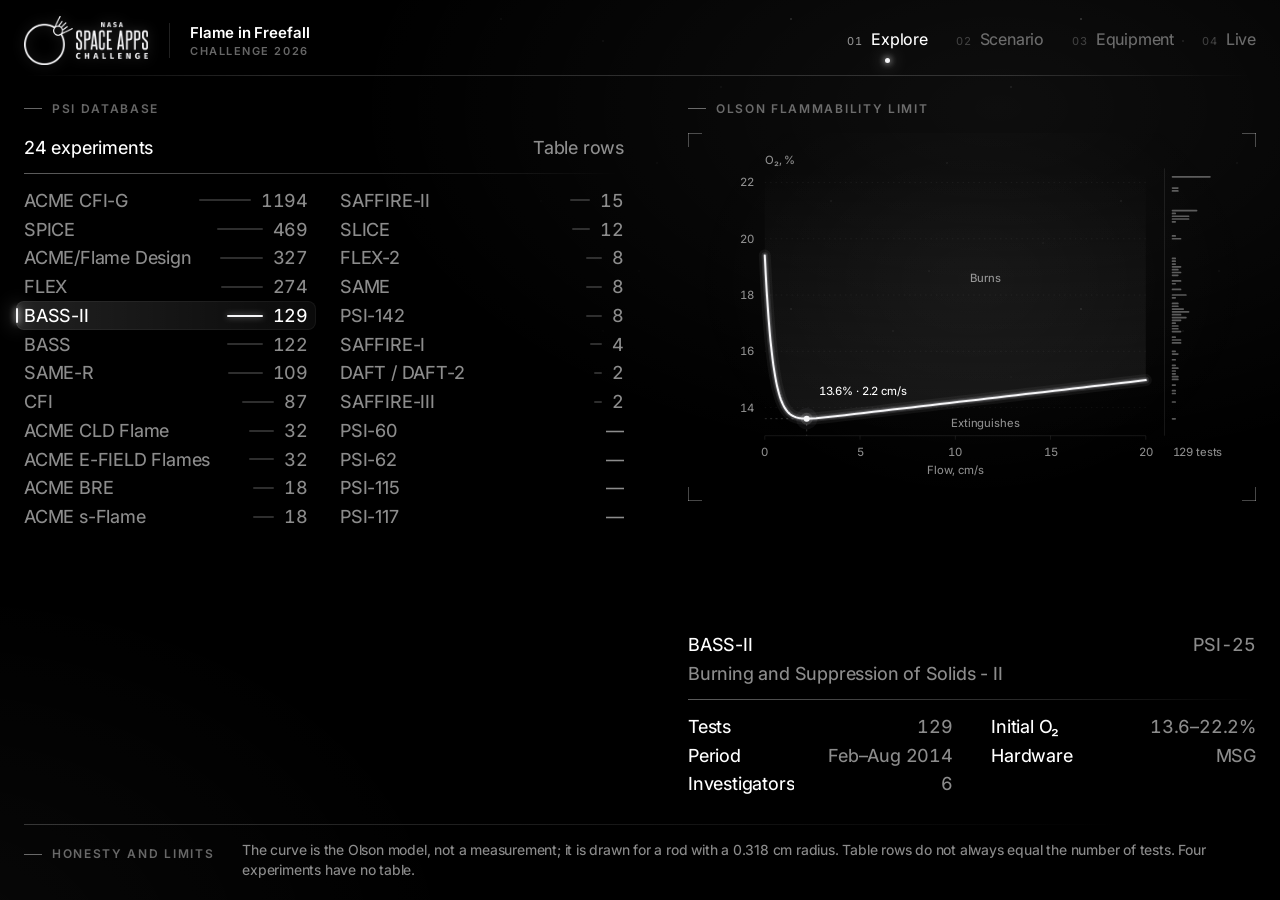
==== app/index.html @ 18567280 "feat(mvp): static dashboard in app/, FLEX model, habitat ranking, insight cards (S1-S4) Co-Authored-" ====
<!doctype html>
<html lang="en">
<head>
<meta charset="utf-8">
<meta name="viewport" content="width=device-width, initial-scale=1">
<meta name="color-scheme" content="dark">
<title>Flame in Freefall</title>
<link rel="icon" type="image/png" href="assets/favicon.png">
<!-- Inter yüklenemezse (çevrimdışı) sistem yazı tipine düşer; düzen bozulmaz. -->
<link rel="preconnect" href="https://fonts.googleapis.com">
<link rel="preconnect" href="https://fonts.gstatic.com" crossorigin>
<link rel="stylesheet" href="https://fonts.googleapis.com/css2?family=Inter:wght@300..700&display=swap">
<link rel="stylesheet" href="ui/theme.css">
</head>
<body>
<div class="app">
  <header class="top">
    <div class="brand">
      <!-- NASA Space Apps Challenge logosu; Halo için açık ışık rengine (#f5f5f7) çevrildi (bkz. README.md). -->
      <img class="logo" src="assets/logo.png" alt="NASA Space Apps Challenge" width="580" height="227">
      <span class="title"><span class="name" id="brand-name"></span><span class="sub" id="brand-sub"></span></span>
    </div>
    <nav class="nav" id="nav"></nav>
  </header>
  <main id="view" style="display: contents"></main>
</div>

<!-- Sıra önemli: sabitler, metinler, çekirdek, arayüz, görünümler, giriş. -->
<!-- data/site_data.js (S5) is optional: a 404 is harmless, app.js and core/data.js fall back to mock data. -->
<script src="data/site_data.js"></script>
<script src="config.js"></script>
<script src="i18n.js"></script>
<script src="core/physics.js"></script>
<script src="core/data.js"></script>
<script src="ui/components.js"></script>
<script src="ui/charts.js"></script>
<script src="views/kesif.js"></script>
<script src="views/senaryo.js"></script>
<script src="views/ekipman.js"></script>
<script src="views/canli.js"></script>
<!-- ui/ask.js (S8) is optional and sets window.FF.mountAsk. -->
<script src="ui/ask.js"></script>
<script src="app.js"></script>
</body>
</html>
---- app/ui/theme.css ----
/* Halo tasarım dili: tokenlar ve temel sınıflar.
 * Kaynak: Claude hesabındaki "Halo" design system artifact'ı (tokens.json, sürüm 2).
 * Halo yalnızca koyu; açık tema eklenmez. Marka rengi yok: vurgu parlaklıkla verilir.
 *
 * Sürüm 2 süslemeleri (hepsi ışıktan, renk yok):
 *   - ortam: köşelerden gelen yumuşak ışık ve soluk yıldız dokusu
 *   - üst bar: marka işareti, numaralı bölümler, seçilinin altında ışıklı nokta
 *   - üst etiketler (eyebrow), uçlara doğru solan çizgiler
 *   - grafik plakası: köşe işaretleri; seçeneklerde ışıklı noktalı ray
 *   - giriş animasyonu yalnızca bölüm değişince oynar (.enter)
 *
 * Kaydırmasız düzen (masaüstü, genişlik >= 900px): sayfa tam ekran yüksekliğidir.
 * Yazı ve boşluklar ekran yüksekliğine (vh) göre ölçeklenir; 1000px yükseklikte Halo'nun
 * özgün ölçüleri (20/26, 17/22) çıkar. Grafikler kalan alanı doldurur (container query).
 */
:root {
  --ground: #000000;
  --ground-lift: #0a0a0b;
  --ink: #ffffff;
  --ink-soft: rgba(255, 255, 255, 0.7);
  --ink-muted: rgba(255, 255, 255, 0.55);
  --ink-faint: rgba(255, 255, 255, 0.4);
  --ink-ghost: rgba(255, 255, 255, 0.22);
  --rule: rgba(255, 255, 255, 0.4);
  --light: #f5f5f7;
  --light-dim: rgba(255, 255, 255, 0.1);
  --light-trace: rgba(255, 255, 255, 0.025);
  --hairline: rgba(255, 255, 255, 0.13);
  --hairline-soft: rgba(255, 255, 255, 0.08);
  --halo: rgba(255, 255, 255, 0.07);
  --halo-edge: rgba(255, 255, 255, 0.02);
  --highlight: rgba(255, 255, 255, 0.1);
  --glow: 0 0 6px 1px rgba(255, 255, 255, 0.55), 0 0 18px 5px rgba(255, 255, 255, 0.14);

  --font-sans: "Inter", -apple-system, BlinkMacSystemFont, "SF Pro Text", "Segoe UI", system-ui, sans-serif;

  /* Ekran yüksekliğine bağlı ölçüler (1000px'te Halo'nun özgün değerleri). */
  --fs: clamp(14px, 2vh, 20px);
  --lh: calc(var(--fs) * 1.3);
  --fs-label: clamp(12px, 1.7vh, 17px);
  --lh-label: calc(var(--fs-label) * 1.3);
  --space-hair: clamp(1px, 0.3vh, 3px);
  --space-rule: clamp(6px, 1.3vh, 14px);
  --space-eyebrow: clamp(8px, 1.8vh, 18px);
  --gap-main: clamp(14px, 2.8vh, 40px);

  --space-inset: 6px;
  --space-item: 16px;
  --space-gutter: 24px;
  --radius-row: 8px;
  --size-content: 520px;
  --size-hero: min(320px, 44vh);
  --size-touch: 44px;
  --opacity-alt: 0.55;
  --opacity-halo-low: 0.55;
  --ease: cubic-bezier(0.2, 0.7, 0.2, 1);
}

html, body { margin: 0; }
body {
  background:
    radial-gradient(1000px 560px at 78% 12%, rgba(255, 255, 255, 0.055), transparent 65%),
    radial-gradient(760px 520px at -5% 105%, rgba(255, 255, 255, 0.03), transparent 70%),
    var(--ground);
  background-attachment: fixed;
}

/* Yıldız dokusu: iki katmanlı, çok soluk; sağ üstte görünür, aşağı doğru kaybolur. */
body::before {
  content: ""; position: fixed; inset: 0; pointer-events: none; z-index: 0;
  background-image:
    radial-gradient(1px 1px at 23px 41px, rgba(255, 255, 255, 0.55), transparent 100%),
    radial-gradient(1px 1px at 141px 87px, rgba(255, 255, 255, 0.35), transparent 100%),
    radial-gradient(1.5px 1.5px at 211px 19px, rgba(255, 255, 255, 0.5), transparent 100%),
    radial-gradient(1px 1px at 77px 163px, rgba(255, 255, 255, 0.3), transparent 100%),
    radial-gradient(1px 1px at 251px 201px, rgba(255, 255, 255, 0.4), transparent 100%),
    radial-gradient(1px 1px at 173px 243px, rgba(255, 255, 255, 0.25), transparent 100%),
    radial-gradient(1px 1px at 59px 271px, rgba(255, 255, 255, 0.35), transparent 100%);
  background-size: 290px 290px;
  -webkit-mask-image: radial-gradient(ellipse 70% 60% at 80% 10%, #000 0%, transparent 75%);
          mask-image: radial-gradient(ellipse 70% 60% at 80% 10%, #000 0%, transparent 75%);
  opacity: 0.7;
}

/* Sayfa: üst bar, ekran, dürüstlük bandı. Masaüstünde tam ekran yüksekliği. */
.app {
  position: relative; z-index: 1;
  box-sizing: border-box;
  height: 100vh; height: 100dvh;
  max-width: 1600px;
  margin: 0 auto;
  padding: clamp(10px, 1.8vh, 20px) var(--space-gutter) clamp(12px, 2.2vh, 26px);
  display: flex;
  flex-direction: column;
  gap: var(--gap-main);
  color: var(--ink);
  font: 450 var(--fs)/var(--lh) var(--font-sans);
  letter-spacing: -0.011em;
  -webkit-font-smoothing: antialiased;
}
/* Tabular rakamlar yalnızca sayı sütunlarında: Inter'de tnum tireyi de genişletiyor ("BASS-II"). */
.row .v, .row .val, .row.dim > span:last-child:not(:first-child), .options, .chart text, .nav .n, .row .idx { font-variant-numeric: tabular-nums; }

button { font: inherit; color: inherit; letter-spacing: inherit; background: none; border: 0; margin: 0; padding: 0; cursor: pointer; text-align: left; }
button:focus-visible, a:focus-visible { outline: 1px solid var(--ink-soft); outline-offset: 4px; border-radius: var(--radius-row); }

/* Üst bar: solda marka, sağda bölümler; altında uçlara doğru solan çizgi. */
.top {
  position: relative; flex: none;
  display: flex; flex-wrap: wrap; align-items: center; justify-content: space-between;
  gap: 8px var(--space-gutter);
  padding-bottom: clamp(6px, 1.2vh, 14px);
}
.top::after {
  content: ""; position: absolute; left: 0; right: 0; bottom: 0; height: 1px;
  background: linear-gradient(90deg, transparent, rgba(255, 255, 255, 0.16) 20%, rgba(255, 255, 255, 0.16) 80%, transparent);
}
/* Marka: NASA Space Apps Challenge logosu (açık ışık rengine çevrilmiş), ince çizgi, proje adı. */
.brand { display: flex; align-items: center; gap: clamp(14px, 1.6vw, 22px); }
.brand .logo { display: block; height: clamp(34px, 5.4vh, 54px); width: auto; flex: none; filter: drop-shadow(0 0 6px rgba(255, 255, 255, 0.22)); }
.brand .title {
  display: flex; flex-direction: column; gap: 2px; padding-left: clamp(14px, 1.6vw, 22px);
  border-left: 1px solid var(--hairline); font-size: 15px; line-height: 19px;
}
.brand .name { font-weight: 600; letter-spacing: -0.005em; }
.brand .sub { font-size: 11px; line-height: 14px; font-weight: 600; letter-spacing: 0.14em; text-transform: uppercase; color: var(--ink-faint); }

/* Bölümler: sekme çubuğu yok. Seçili olan ink ve altında ışıklı nokta; diğerleri ink-faint. */
.nav { display: flex; flex-wrap: wrap; gap: 0 28px; font-size: 16px; line-height: 22px; }
.nav a { position: relative; display: inline-flex; gap: 8px; align-items: baseline; padding: clamp(6px, 1.1vh, 11px) 0; color: var(--ink-faint); text-decoration: none; transition: color 0.2s; }
.nav a .n { font-size: 11px; letter-spacing: 0.08em; color: var(--ink-ghost); transition: color 0.2s; }
.nav a:hover { color: var(--ink-soft); }
.nav a[aria-current="page"] { color: var(--ink); }
.nav a[aria-current="page"] .n { color: var(--ink-muted); }
.nav a::after {
  content: ""; position: absolute; left: 50%; bottom: -1px; width: 5px; height: 5px; margin-left: -2.5px;
  border-radius: 50%; background: var(--light); box-shadow: var(--glow);
  opacity: 0; transform: scale(0.4); transition: opacity 0.25s, transform 0.25s var(--ease);
}
.nav a[aria-current="page"]::after { opacity: 1; transform: none; }

/* Ekran: solda satırlar, sağda sahne. Kalan yüksekliği doldurur, taşmaz. */
.cols { flex: 1 1 auto; min-height: 0; display: flex; gap: 0 clamp(40px, 5vw, 80px); align-items: stretch; }
.list { flex: 0 1 var(--size-content); max-width: var(--size-content); min-width: 0; display: flex; flex-direction: column; }
.cols > .list { min-width: 340px; }
.list.wide { flex-basis: 600px; max-width: 600px; }
.stage { flex: 1 1 0; min-width: 0; min-height: 0; display: flex; flex-direction: column; gap: clamp(10px, 2.2vh, 28px); }
.stage .list { flex: none; width: 100%; max-width: 760px; }
.stage.center { align-items: center; }
.stage.center > .eyebrow { align-self: stretch; }
.stage.center > .ring-wrap { margin: auto 0; }

/* Üst etiket: küçük, aralıklı büyük harf, önünde kısa çizgi. */
.eyebrow {
  flex: none; display: flex; align-items: center; gap: 10px; margin-bottom: var(--space-eyebrow);
  font-size: 12px; line-height: 16px; font-weight: 600; letter-spacing: 0.14em; text-transform: uppercase;
  color: var(--ink-faint);
}
.eyebrow::before { content: ""; width: 18px; height: 1px; background: currentColor; flex: none; }
.stage > .eyebrow { margin-bottom: calc(var(--space-eyebrow) - clamp(10px, 2.2vh, 28px)); }

/* ListRow: başlık solda, değer sağda. Grubun ilk satırı ink, ayrıntı satırları ink-muted. */
.row { position: relative; display: flex; justify-content: space-between; align-items: baseline; gap: var(--space-item); padding: var(--space-hair) 0; }
.row > span:last-child:not(:first-child) { text-align: right; white-space: nowrap; }
.row .v, .row.dim { color: var(--ink-muted); }
.row .idx { display: inline-block; width: 30px; font-size: 12px; letter-spacing: 0.08em; color: var(--ink-ghost); }
button.row { align-items: center; width: calc(100% + 16px); margin: 0 -8px; padding: var(--space-hair) 8px; border-radius: var(--radius-row); transition: background 0.2s, color 0.2s; }
button.row:hover { color: var(--ink); background: rgba(255, 255, 255, 0.035); }
button.row > span:first-child { min-width: 0; overflow: hidden; text-overflow: ellipsis; white-space: nowrap; }
.row.hl {
  margin: 0 -8px; padding: var(--space-hair) 8px; border-radius: var(--radius-row); color: var(--ink);
  background: linear-gradient(90deg, rgba(255, 255, 255, 0.13), rgba(255, 255, 255, 0.04));
  box-shadow: inset 0 0 0 1px rgba(255, 255, 255, 0.05);
}
button.row.hl:hover { background: linear-gradient(90deg, rgba(255, 255, 255, 0.15), rgba(255, 255, 255, 0.05)); }
.row.hl::before {
  content: ""; position: absolute; left: 0; top: 25%; bottom: 25%; width: 2px; border-radius: 2px;
  background: var(--light); box-shadow: var(--glow);
}
.row.gap { margin-top: var(--space-rule); }

/* İki sütunlu satır ızgarası. .cols-down: sütun sütun akar (Keşif deney listesi). */
.grid2 { display: grid; grid-template-columns: minmax(0, 1fr) minmax(0, 1fr); column-gap: clamp(20px, 3vw, 40px); }
.grid2 > .row > span:first-child { min-width: 0; overflow: hidden; text-overflow: ellipsis; white-space: nowrap; }
.grid2.cols-down { grid-auto-flow: column; grid-template-rows: repeat(var(--rows), auto); column-gap: 32px; }

/* Değerin solundaki ince oran çizgisi (Keşif: tablo satırı, log ölçek). */
.row .val { display: inline-flex; align-items: center; gap: 10px; }
.row .bar { display: inline-block; height: 2px; width: calc(var(--w) * 52px); border-radius: 2px; background: rgba(255, 255, 255, 0.18); }
.row.hl .bar { background: var(--light); box-shadow: 0 0 6px rgba(255, 255, 255, 0.5); }

/* Durum noktası (Canlı). */
.row .dot {
  display: inline-block; width: 7px; height: 7px; margin-right: 12px; border-radius: 50%; vertical-align: 0.15em;
  background: var(--light); box-shadow: var(--glow); animation: beat 2.4s ease-in-out infinite;
}

/* Çizgi: sol uçta parlak, sağa doğru solar. */
.rule { flex: none; height: 1px; margin: var(--space-rule) 0; background: linear-gradient(90deg, rgba(255, 255, 255, 0.36), rgba(255, 255, 255, 0.12) 70%, transparent); }

/* Satır içi seçenekler: ince bir ray üzerinde noktalar. Seçili olan ink ve ışıklı nokta. */
.options { display: flex; flex-wrap: wrap; margin-top: 2px; font-size: var(--fs-label); line-height: var(--lh-label); }
.options button { position: relative; min-width: var(--size-touch); padding: clamp(3px, 0.7vh, 8px) 22px 20px 0; color: var(--ink-faint); transition: color 0.2s; }
.options button:last-child { padding-right: 0; }
.options button::before {
  content: ""; position: absolute; left: 0; right: 0; bottom: 9px; height: 1px; background: rgba(255, 255, 255, 0.12);
}
.options button:last-child::before { right: auto; width: 100%; background: linear-gradient(90deg, rgba(255, 255, 255, 0.12), transparent); }
.options button span { position: relative; display: inline-block; }
.options button span::after {
  content: ""; position: absolute; left: 50%; top: calc(100% + 8px); width: 5px; height: 5px; margin-left: -2.5px; border-radius: 50%;
  background: rgba(255, 255, 255, 0.3); transition: transform 0.25s var(--ease), background 0.2s, box-shadow 0.2s;
}
.options button:hover { color: var(--ink-soft); }
.options button[aria-pressed="true"] { color: var(--ink); }
.options button[aria-pressed="true"] span::after { background: var(--light); box-shadow: var(--glow); transform: scale(1.5); }

/* Dürüstlük ve Sınırlar bandı: her ekranın altında tek blok; etiket solda, metin sağda. */
.note {
  position: relative; flex: none; display: flex; align-items: baseline; gap: 8px 28px;
  padding-top: clamp(10px, 1.8vh, 20px); font-size: clamp(13px, 1.55vh, 16px); line-height: 1.45; color: var(--ink-muted);
}
.note::before { content: ""; position: absolute; left: 0; top: 0; width: min(100%, 1100px); height: 1px; background: linear-gradient(90deg, rgba(255, 255, 255, 0.2), transparent); }
.note .eyebrow { margin: 0; white-space: nowrap; }
.note .text { max-width: 980px; }

/* Grafik plakası: dört köşe işareti ve arkada yumuşak ışık. Kart değil; kenar çizgisi yok. */
.plate {
  --c: rgba(255, 255, 255, 0.28); --l: 14px; --pad-x: 30px; --pad-y: clamp(14px, 2.4vh, 24px);
  position: relative; box-sizing: border-box; max-width: 100%; padding: var(--pad-y) var(--pad-x);
  background:
    linear-gradient(var(--c), var(--c)) left top / var(--l) 1px no-repeat,
    linear-gradient(var(--c), var(--c)) left top / 1px var(--l) no-repeat,
    linear-gradient(var(--c), var(--c)) right top / var(--l) 1px no-repeat,
    linear-gradient(var(--c), var(--c)) right top / 1px var(--l) no-repeat,
    linear-gradient(var(--c), var(--c)) left bottom / var(--l) 1px no-repeat,
    linear-gradient(var(--c), var(--c)) left bottom / 1px var(--l) no-repeat,
    linear-gradient(var(--c), var(--c)) right bottom / var(--l) 1px no-repeat,
    linear-gradient(var(--c), var(--c)) right bottom / 1px var(--l) no-repeat,
    radial-gradient(ellipse at 50% 40%, rgba(255, 255, 255, 0.04), transparent 70%);
}
.plate:not(.fill) { max-width: 820px; }
/* Dolduran plaka: sahnede kalan alanı alır; grafik en-boy oranını (--ar) koruyarak en büyük haline gelir. */
.plate-fit { flex: 1 1 0; min-height: 0; container-type: size; }
.plate-fit > .plate { width: min(100cqw, (100cqh - 2 * var(--pad-y)) * var(--ar) + 2 * var(--pad-x)); }
.plate-fit .chart { max-width: none; }

/* Grafikler: SVG. Metin label ölçüsünde; tek ışıklı öğe .lit. */
.chart { display: block; width: 100%; max-width: 760px; height: auto; overflow: visible; font-size: 17px; font-weight: 450; }
.chart text { fill: var(--ink-muted); }
.chart text.ink { fill: var(--ink); }
.chart text.small { font-size: 13px; letter-spacing: 0.1em; fill: var(--ink-faint); }
.chart .end { text-anchor: end; }
.chart .mid { text-anchor: middle; }
.chart .axis { stroke: var(--hairline); stroke-width: 1; }
.chart .grid { stroke: var(--hairline-soft); stroke-width: 1; stroke-dasharray: 2 6; }
.chart .guide { stroke: rgba(255, 255, 255, 0.28); stroke-width: 1; stroke-dasharray: 3 5; }
.chart .tick { stroke: var(--hairline); stroke-width: 1; }
.chart .marks { fill: none; stroke: rgba(255, 255, 255, 0.34); stroke-width: 2.5; stroke-linecap: round; }
.chart .ref { fill: none; stroke: var(--rule); stroke-width: 2; stroke-linejoin: round; }
.chart .drop { stroke: var(--rule); stroke-width: 1; }
.chart .dim { fill: none; stroke: var(--light-dim); }
.chart .trace { fill: none; stroke: var(--light-trace); }
.chart .edge { fill: none; stroke: var(--hairline); stroke-width: 1; }
.chart .edge-soft { fill: none; stroke: var(--hairline-soft); stroke-width: 1; }
.chart .lit { fill: none; stroke: var(--light); stroke-linejoin: round; stroke-linecap: round; }
.chart .lit-fill { fill: var(--light); }
.chart .alt { opacity: var(--opacity-alt); }
.chart .pulse { fill: none; stroke: var(--light); stroke-width: 1.5; transform-box: fill-box; transform-origin: center; animation: pulse 2.8s ease-out infinite; }

/* Ekipman: ana çıkarım, solda ince ışık çizgisiyle biraz daha büyük. */
.takeaway .row { display: block; max-width: 560px; padding-left: 18px; font-size: clamp(16px, 2.3vh, 22px); line-height: 1.38; font-weight: 400; }
.takeaway .row::before { content: ""; position: absolute; left: 0; top: 6px; bottom: 6px; width: 1px; background: linear-gradient(var(--light), rgba(255, 255, 255, 0.1)); }

/* Canlı: halka. Kuyruklu ışık conic-gradient ile, işaretler ve yazı SVG ile. Boyut ekran yüksekliğine bağlı. */
.ring-wrap { position: relative; width: var(--size-hero); max-width: 100%; aspect-ratio: 1; }
.ring-wrap .chart { position: relative; font-size: 20px; }
.ring-wrap .arc {
  position: absolute; inset: 0; border-radius: 50%;
  background: conic-gradient(rgba(255, 255, 255, 0.07) 0deg var(--s), rgba(255, 255, 255, 0.1) var(--s), var(--light) 360deg);
  -webkit-mask: radial-gradient(closest-side, transparent 89.9%, #000 90.3%);
          mask: radial-gradient(closest-side, transparent 89.9%, #000 90.3%);
}
.ring-wrap .arc.glow { filter: blur(10px); opacity: 0.55; }
.ring-wrap .arc.off { background: rgba(255, 255, 255, 0.07); }
.halo {
  position: absolute; inset: -22%; border-radius: 50%; pointer-events: none;
  background: radial-gradient(circle, var(--halo) 0%, var(--halo-edge) 45%, transparent 70%);
  animation: breathe 6s ease-in-out infinite;
}

/* Giriş: yalnızca bölüm değişince (.enter, app.js). */
.enter .list, .enter .stage, .enter .note { animation: rise 0.6s var(--ease) both; }
.enter .stage { animation-delay: 0.08s; }
.enter .note { animation-delay: 0.16s; }
.enter .draw { stroke-dasharray: 1; animation: draw 1.6s var(--ease) 0.15s both; }
.enter .ring-wrap .arc { animation: spin-in 1.2s var(--ease) 0.1s both; }
.ring-wrap .arc.glow { animation-name: spin-in-glow; }

@keyframes breathe { 0%, 100% { opacity: var(--opacity-halo-low); } 50% { opacity: 1; } }
@keyframes rise { from { opacity: 0; transform: translateY(8px); } to { opacity: 1; transform: none; } }
@keyframes draw { from { stroke-dashoffset: 1; } to { stroke-dashoffset: 0; } }
@keyframes pulse { 0% { transform: scale(1); opacity: 0.55; } 80%, 100% { transform: scale(4.2); opacity: 0; } }
@keyframes beat { 0%, 100% { opacity: 1; } 50% { opacity: 0.35; } }
@keyframes spin-in { from { opacity: 0; transform: rotate(-40deg); } to { opacity: 1; transform: none; } }
@keyframes spin-in-glow { from { opacity: 0; transform: rotate(-40deg); } to { opacity: 0.55; transform: none; } }

/* Dar ekran (tablet dikey, telefon): tek sütun, normal kaydırma. Tek ekrana sığdırmak burada mümkün değil. */
@media (max-width: 899px) {
  :root { --fs: 18px; --fs-label: 16px; --space-hair: 3px; --space-rule: 14px; --space-eyebrow: 16px; --gap-main: 32px; --size-hero: 300px; }
  .app { height: auto; min-height: 100vh; padding: 16px 16px 28px; }
  .cols { flex-direction: column; gap: 40px; }
  .cols > .list, .list.wide { min-width: 0; max-width: none; flex: none; }
  .stage { flex: none; }
  .stage.center { min-height: 420px; }
  .plate-fit { flex: none; container-type: normal; }
  .plate-fit > .plate { width: 100%; }
  .note { flex-direction: column; gap: 8px; }
  .plate { --pad-x: 14px; }
}
@media (max-width: 640px) {
  .brand .sub { display: none; }
  .nav { gap: 0 22px; }
  .nav a .n { display: none; }
  .grid2 { grid-template-columns: 1fr; }
  .grid2.cols-down { grid-auto-flow: row; grid-template-rows: none; }
}

@media (prefers-reduced-motion: reduce) {
  .halo, .row .dot, .chart .pulse { animation: none; }
  .chart .pulse { display: none; }
  .enter .list, .enter .stage, .enter .note, .enter .draw, .enter .ring-wrap .arc { animation: none; }
}
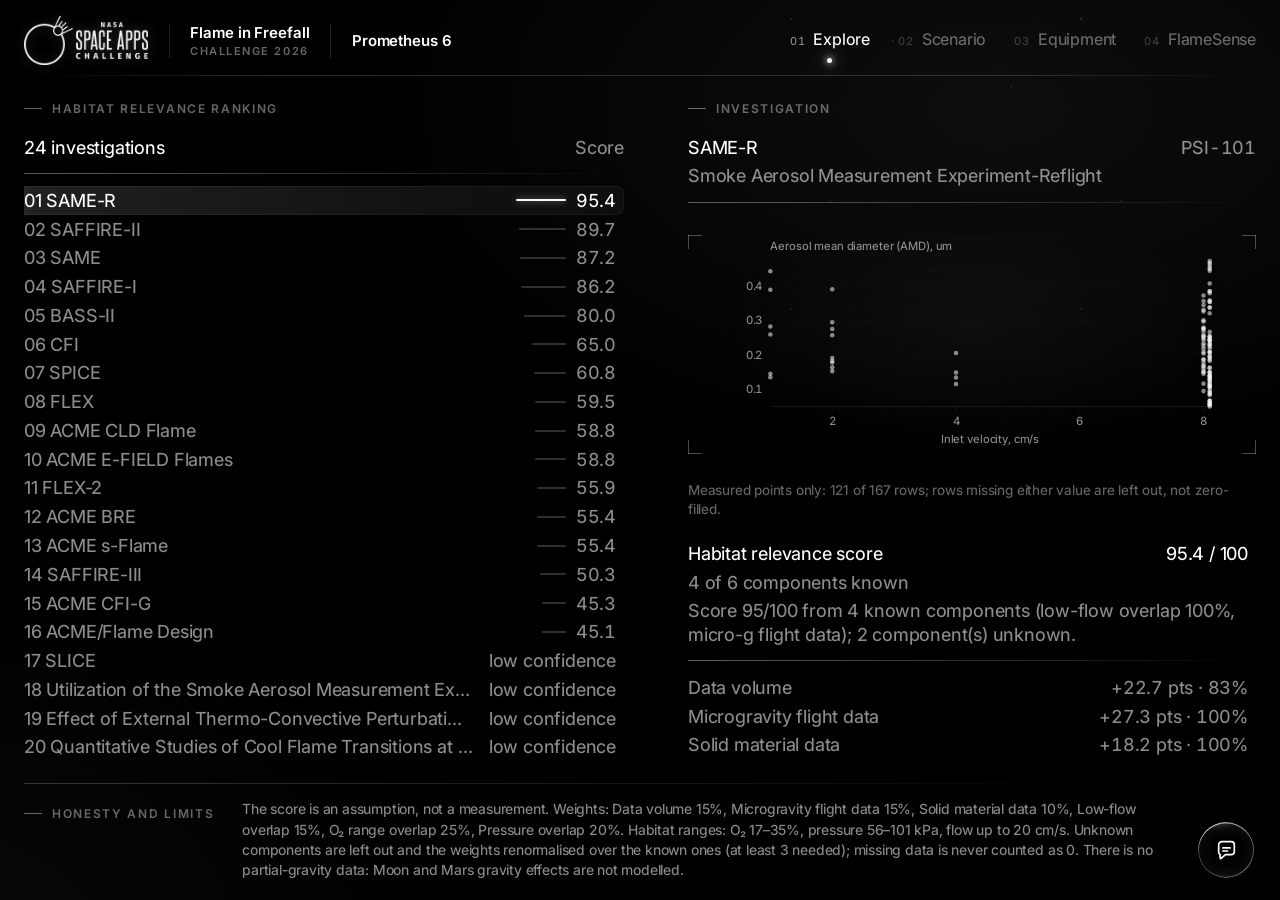
==== commit 02b9269a: "feat(app): show team name Prometheus 6 beside the header title Co-Authored-By: Claude Opus 5.5 <nore" ====
--- a/app/index.html
+++ b/app/index.html
@@ -19,6 +19,7 @@
       <!-- NASA Space Apps Challenge logosu; Halo için açık ışık rengine (#f5f5f7) çevrildi (bkz. README.md). -->
       <img class="logo" src="assets/logo.png" alt="NASA Space Apps Challenge" width="580" height="227">
       <span class="title"><span class="name" id="brand-name"></span><span class="sub" id="brand-sub"></span></span>
+      <span class="team" id="brand-team"></span>
     </div>
     <nav class="nav" id="nav"></nav>
   </header>
--- a/app/ui/theme.css
+++ b/app/ui/theme.css
@@ -123,6 +123,10 @@
   border-left: 1px solid var(--hairline); font-size: 15px; line-height: 19px;
 }
 .brand .name { font-weight: 600; letter-spacing: -0.005em; }
+.brand .team {
+  display: flex; align-items: center; min-height: 35px; padding-left: clamp(14px, 1.6vw, 22px);
+  border-left: 1px solid var(--hairline); font-size: 15px; line-height: 19px; font-weight: 600; letter-spacing: -0.005em;
+}
 .brand .sub { font-size: 11px; line-height: 14px; font-weight: 600; letter-spacing: 0.14em; text-transform: uppercase; color: var(--ink-faint); }
 
 /* Bölümler: sekme çubuğu yok. Seçili olan ink ve altında ışıklı nokta; diğerleri ink-faint. */
@@ -146,6 +150,11 @@
 .list.wide { flex-basis: 600px; max-width: 600px; }
 .stage { flex: 1 1 0; min-width: 0; min-height: 0; display: flex; flex-direction: column; gap: clamp(10px, 2.2vh, 28px); }
 .stage .list { flex: none; width: 100%; max-width: 760px; }
+.list, .stage { overflow-wrap: anywhere; }
+/* Uzun listeler kendi içinde kaydırılır (Keşif: 24 satır); .cols yüksekliği aşıp bandın üstüne binmez. */
+.cols > .list { min-height: 0; }
+.scroll { flex: 1 1 0; min-height: 0; overflow-y: auto; overflow-x: hidden; padding-right: 8px; scrollbar-width: thin; scrollbar-color: rgba(255, 255, 255, 0.25) transparent; }
+.scroll.fit { flex: 1 1 0; }
 .stage.center { align-items: center; }
 .stage.center > .eyebrow { align-self: stretch; }
 .stage.center > .ring-wrap { margin: auto 0; }
@@ -244,6 +253,9 @@
 .plate-fit { flex: 1 1 0; min-height: 0; container-type: size; }
 .plate-fit > .plate { width: min(100cqw, (100cqh - 2 * var(--pad-y)) * var(--ar) + 2 * var(--pad-x)); }
 .plate-fit .chart { max-width: none; }
+.plate.sized { flex: none; width: 100%; max-width: 760px; --pad-y: 6px; }
+.plate.sized .chart { width: 100%; max-width: none; height: clamp(150px, 23vh, 230px); }
+.chart-cap { flex: none; font-size: clamp(12px, 1.5vh, 14px); line-height: 1.4; color: var(--ink-faint); margin-top: 8px; }
 
 /* Grafikler: SVG. Metin label ölçüsünde; tek ışıklı öğe .lit. */
 .chart { display: block; width: 100%; max-width: 760px; height: auto; overflow: visible; font-size: 17px; font-weight: 450; }
@@ -305,6 +317,158 @@
 @keyframes spin-in { from { opacity: 0; transform: rotate(-40deg); } to { opacity: 1; transform: none; } }
 @keyframes spin-in-glow { from { opacity: 0; transform: rotate(-40deg); } to { opacity: 0.55; transform: none; } }
 
+/* Soru sohbeti (ui/ask.js): sağ altta yuvarlak düğme; basınca ekranın alt ortasında küçük bir sohbet açılır.
+ * Cevaplar giriş kutusunun üstüne, yukarı doğru dizilir; sınırına gelince kendi içinde kayar, sayfa kaymaz.
+ * Yüzey "liquid glass": buzlu değil, su gibi berrak. Beyaz perde yok; arkası yalnızca hafif kararır ve
+ * çok az bulanıklaşır. Camın kalınlığı kenarlardaki ışıktan okunur: üstte parlak bir çizgi, altta kırılan ışık,
+ * kenarlarda içe doğru solan parıltı. Chromium'da arka plan ayrıca su gibi dalgalanır (.liquid, ask.js). */
+.glass {
+  position: relative; isolation: isolate;
+  background:
+    radial-gradient(130% 80% at 50% 125%, rgba(255, 255, 255, 0.07), transparent 55%),
+    linear-gradient(180deg, rgba(255, 255, 255, 0.045), transparent 28%, transparent 78%, rgba(255, 255, 255, 0.025));
+  -webkit-backdrop-filter: blur(4px) saturate(185%) brightness(0.36);
+          backdrop-filter: blur(4px) saturate(185%) brightness(0.36);
+  box-shadow:
+    inset 0 1.5px 0 rgba(255, 255, 255, 0.5),
+    inset 0 -1px 1px rgba(255, 255, 255, 0.22),
+    inset 1px 0 0 rgba(255, 255, 255, 0.14),
+    inset -1px 0 0 rgba(255, 255, 255, 0.1),
+    inset 0 0 22px rgba(255, 255, 255, 0.06),
+    0 14px 36px rgba(0, 0, 0, 0.45);
+}
+.liquid .glass {
+  -webkit-backdrop-filter: url(#ff-liquid) blur(2.5px) saturate(185%) brightness(0.36);
+          backdrop-filter: url(#ff-liquid) blur(2.5px) saturate(185%) brightness(0.36);
+}
+/* Kenar ışığı: sol üst ve sağ alt köşede parlayan, ortada kaybolan 1px çerçeve. */
+.glass::before {
+  content: ""; position: absolute; inset: 0; z-index: -1; border-radius: inherit; padding: 1px; pointer-events: none;
+  background: linear-gradient(135deg, rgba(255, 255, 255, 0.8), rgba(255, 255, 255, 0.1) 28%, rgba(255, 255, 255, 0) 55%, rgba(255, 255, 255, 0.45));
+  -webkit-mask: linear-gradient(#000 0 0) content-box, linear-gradient(#000 0 0);
+  -webkit-mask-composite: xor;
+          mask: linear-gradient(#000 0 0) content-box exclude, linear-gradient(#000 0 0);
+}
+/* Üst kenarda damla gibi ince bir parlama. */
+.glass::after {
+  content: ""; position: absolute; inset: 0; z-index: -1; border-radius: inherit; pointer-events: none;
+  background: radial-gradient(55% 22% at 30% 0%, rgba(255, 255, 255, 0.16), transparent 70%);
+}
+.chat, .chat-fab { text-shadow: 0 1px 2px rgba(0, 0, 0, 0.75); }
+.glass svg { fill: none; stroke: currentColor; stroke-width: 1.6; stroke-linecap: round; stroke-linejoin: round; }
+
+/* Yuvarlak düğme */
+.chat-fab {
+  position: fixed; z-index: 30; right: clamp(16px, 2vw, 28px); bottom: clamp(16px, 2.4vh, 28px);
+  width: 56px; height: 56px; border-radius: 50%;
+  display: grid; place-items: center; color: var(--ink);
+  transition: transform 0.35s var(--ease), opacity 0.25s, box-shadow 0.3s;
+}
+.chat-fab svg { width: 25px; height: 25px; }
+.chat-fab:hover { transform: translateY(-2px) scale(1.04); box-shadow: inset 0 1px 0 rgba(255, 255, 255, 0.35), 0 0 22px 2px rgba(255, 255, 255, 0.12), 0 20px 50px rgba(0, 0, 0, 0.6); }
+.chat-fab:focus-visible { outline: 1px solid var(--ink-soft); outline-offset: 4px; border-radius: 50%; }
+.chat-fab .new {
+  position: absolute; top: 4px; right: 4px; width: 9px; height: 9px; border-radius: 50%;
+  background: var(--light); box-shadow: var(--glow); display: none;
+}
+.chat-fab.has-new .new { display: block; }
+/* Açıkken düğme kapatma düğmesine döner (sohbet alt ortada, düğme sağ altta kalır). */
+.chat-fab svg { position: absolute; transition: opacity 0.25s, transform 0.35s var(--ease); }
+.chat-fab .i-close { opacity: 0; transform: rotate(-90deg) scale(0.6); }
+body.chat-open .chat-fab .i-chat { opacity: 0; transform: rotate(90deg) scale(0.6); }
+body.chat-open .chat-fab .i-close { opacity: 1; transform: none; }
+/* Dürüstlük bandının metni düğmenin altına girmesin. */
+.note { padding-right: 72px; }
+
+/* Sohbet */
+.chat {
+  position: fixed; z-index: 31; left: 50%; bottom: clamp(16px, 2.4vh, 28px);
+  width: min(600px, calc(100vw - 32px)); max-height: min(62vh, 600px);
+  box-sizing: border-box; display: flex; flex-direction: column; gap: 8px;
+  padding: 10px; border-radius: 26px;
+  color: var(--ink); font: 450 14px/20px var(--font-sans); letter-spacing: -0.006em; -webkit-font-smoothing: antialiased;
+  transform-origin: 50% 100%;
+  opacity: 0; visibility: hidden; transform: translate(-50%, 16px) scale(0.96); pointer-events: none;
+  transition: opacity 0.22s, transform 0.45s var(--ease), visibility 0s linear 0.45s;
+}
+body.chat-open .chat { opacity: 1; visibility: visible; transform: translate(-50%, 0); pointer-events: auto; transition: opacity 0.22s, transform 0.45s var(--ease); }
+.chat * { box-sizing: border-box; }
+.chat button { font: inherit; color: inherit; background: none; border: 0; padding: 0; cursor: pointer; }
+
+.chat-head { flex: none; display: flex; align-items: center; gap: 12px; padding: 2px 2px 0 8px; }
+.chat-title { flex: 1; display: flex; align-items: center; gap: 9px; font-size: 13px; font-weight: 600; letter-spacing: 0.02em; color: var(--ink-soft); }
+.chat-title .dot { width: 6px; height: 6px; border-radius: 50%; background: var(--light); box-shadow: var(--glow); }
+.chat-clear { font-size: 12px; color: var(--ink-faint); padding: 4px 6px !important; border-radius: 8px; }
+.chat-clear:hover { color: var(--ink); }
+.chat-clear[hidden] { display: none; }
+.chat-close {
+  width: 30px; height: 30px; border-radius: 50%; display: grid; place-items: center; color: var(--ink-soft);
+  background: rgba(255, 255, 255, 0.07) !important; box-shadow: inset 0 1px 0 rgba(255, 255, 255, 0.18);
+  transition: background 0.2s, color 0.2s;
+}
+.chat-close svg { width: 16px; height: 16px; fill: none; stroke: currentColor; stroke-width: 1.8; stroke-linecap: round; }
+.chat-close:hover { color: var(--ink); background: rgba(255, 255, 255, 0.14) !important; }
+
+/* Konuşma: en yenisi girişin hemen üstünde; yukarı doğru büyür. */
+.chat-thread {
+  flex: 0 1 auto; min-height: 0; overflow-y: auto; overflow-x: hidden;
+  display: flex; flex-direction: column; gap: 14px; padding: 6px 6px 2px 8px;
+  scrollbar-width: thin; scrollbar-color: rgba(255, 255, 255, 0.22) transparent; overflow-wrap: anywhere;
+  -webkit-mask-image: linear-gradient(180deg, transparent 0, #000 14px);
+          mask-image: linear-gradient(180deg, transparent 0, #000 14px);
+}
+.chat.empty .chat-thread { display: none; }
+.chat-turn { display: flex; flex-direction: column; gap: 8px; animation: rise 0.35s var(--ease) both; }
+.chat-q {
+  align-self: flex-end; max-width: 86%; margin: 0; padding: 7px 12px;
+  border-radius: 16px 16px 5px 16px; color: var(--ink);
+  background: rgba(255, 255, 255, 0.1); box-shadow: inset 0 1px 0 rgba(255, 255, 255, 0.16), inset 0 0 0 1px rgba(255, 255, 255, 0.06);
+}
+.chat-a { max-width: 96%; }
+.chat-a p { margin: 0 0 6px; }
+.chat-a p.dim { color: var(--ink-soft); }
+.chat-src { display: flex; flex-wrap: wrap; gap: 6px; margin: 8px 0 0; }
+.chat-src a {
+  font-size: 12px; line-height: 18px; padding: 1px 9px; border-radius: 999px; text-decoration: none;
+  color: var(--ink-soft); box-shadow: inset 0 0 0 1px var(--hairline); transition: color 0.2s, background 0.2s;
+}
+.chat-src a:hover { color: var(--ink); background: rgba(255, 255, 255, 0.08); }
+.chat-tag { margin: 8px 0 0 !important; font-size: 11px; line-height: 15px; color: var(--ink-faint); }
+.chat-wait { display: flex; align-items: center; gap: 10px; color: var(--ink-faint); }
+.chat-wait .dot { width: 6px; height: 6px; border-radius: 50%; background: var(--light); box-shadow: var(--glow); flex: none; animation: beat 1.4s ease-in-out infinite; }
+
+/* Boşken: öneri hapları */
+.chat-suggest { display: none; flex-wrap: wrap; gap: 6px; padding: 2px 4px; }
+.chat.empty .chat-suggest { display: flex; }
+.chat-suggest button {
+  font-size: 12.5px !important; line-height: 18px; padding: 6px 11px !important; border-radius: 999px; text-align: left;
+  color: var(--ink-soft); background: rgba(0, 0, 0, 0.3) !important; box-shadow: inset 0 0 0 1px rgba(255, 255, 255, 0.16), inset 0 1px 0 rgba(255, 255, 255, 0.1);
+  transition: background 0.2s, color 0.2s;
+}
+.chat-suggest button:hover { color: var(--ink); background: rgba(255, 255, 255, 0.11) !important; }
+
+/* Giriş */
+.chat-form {
+  flex: none; display: flex; align-items: flex-end; gap: 6px; padding: 5px 5px 5px 14px; border-radius: 18px;
+  background: rgba(0, 0, 0, 0.5); box-shadow: inset 0 0 0 1px rgba(255, 255, 255, 0.12), inset 0 1px 2px rgba(0, 0, 0, 0.5);
+  transition: box-shadow 0.2s;
+}
+.chat-form:focus-within { box-shadow: inset 0 0 0 1px rgba(255, 255, 255, 0.24), inset 0 1px 2px rgba(0, 0, 0, 0.5); }
+.chat-form textarea {
+  flex: 1; min-width: 0; height: 34px; max-height: 110px; resize: none; padding: 7px 0; border: 0; outline: 0; background: none;
+  color: var(--ink); font: inherit; line-height: 20px;
+}
+.chat-form textarea::placeholder { color: var(--ink-ghost); }
+.chat-send {
+  flex: none; width: 34px; height: 34px; border-radius: 50%; display: grid; place-items: center;
+  background: var(--light) !important; color: #000 !important; box-shadow: 0 0 14px rgba(255, 255, 255, 0.18);
+  transition: opacity 0.2s, transform 0.2s var(--ease);
+}
+.chat-send svg { width: 17px; height: 17px; fill: none; stroke: currentColor; stroke-width: 2; stroke-linecap: round; stroke-linejoin: round; }
+.chat-send:not(:disabled):hover { transform: scale(1.06); }
+.chat-send:disabled { opacity: 0.35; cursor: default; box-shadow: none; }
+.chat-foot { flex: none; display: flex; justify-content: space-between; gap: 12px; padding: 0 8px; font-size: 10.5px; line-height: 14px; color: var(--ink-ghost); }
+
 /* Dar ekran (tablet dikey, telefon): tek sütun, normal kaydırma. Tek ekrana sığdırmak burada mümkün değil. */
 @media (max-width: 899px) {
   :root { --fs: 18px; --fs-label: 16px; --space-hair: 3px; --space-rule: 14px; --space-eyebrow: 16px; --gap-main: 32px; --size-hero: 300px; }
@@ -314,20 +478,31 @@
   .stage { flex: none; }
   .stage.center { min-height: 420px; }
   .plate-fit { flex: none; container-type: normal; }
+  .plate.sized { max-width: none; }
+  .plate.sized .chart { height: auto; }
+  .scroll { flex: none; overflow: visible; padding-right: 0; }
   .plate-fit > .plate { width: 100%; }
   .note { flex-direction: column; gap: 8px; }
+  .row > span:last-child:not(:first-child) { white-space: normal; min-width: 0; }
+  button.row > .val { white-space: nowrap; flex: none; }
   .plate { --pad-x: 14px; }
 }
 @media (max-width: 640px) {
   .brand .sub { display: none; }
+  .brand .team { display: none; }
   .nav { gap: 0 22px; }
   .nav a .n { display: none; }
+  .chat { right: 8px; left: 8px; bottom: 8px; width: auto; max-height: 72vh; transform: translateY(16px) scale(0.96); }
+  body.chat-open .chat { transform: none; }
+  body.chat-open .chat-fab { opacity: 0; pointer-events: none; }
+  .note { padding-right: 0; padding-bottom: 72px; }
   .grid2 { grid-template-columns: 1fr; }
   .grid2.cols-down { grid-auto-flow: row; grid-template-rows: none; }
 }
 
 @media (prefers-reduced-motion: reduce) {
-  .halo, .row .dot, .chart .pulse { animation: none; }
+  .halo, .row .dot, .chart .pulse, .chat-turn, .chat-wait .dot { animation: none; }
+  .chat, body.chat-open .chat, .chat-fab { transition: none; }
   .chart .pulse { display: none; }
   .enter .list, .enter .stage, .enter .note, .enter .draw, .enter .ring-wrap .arc { animation: none; }
 }
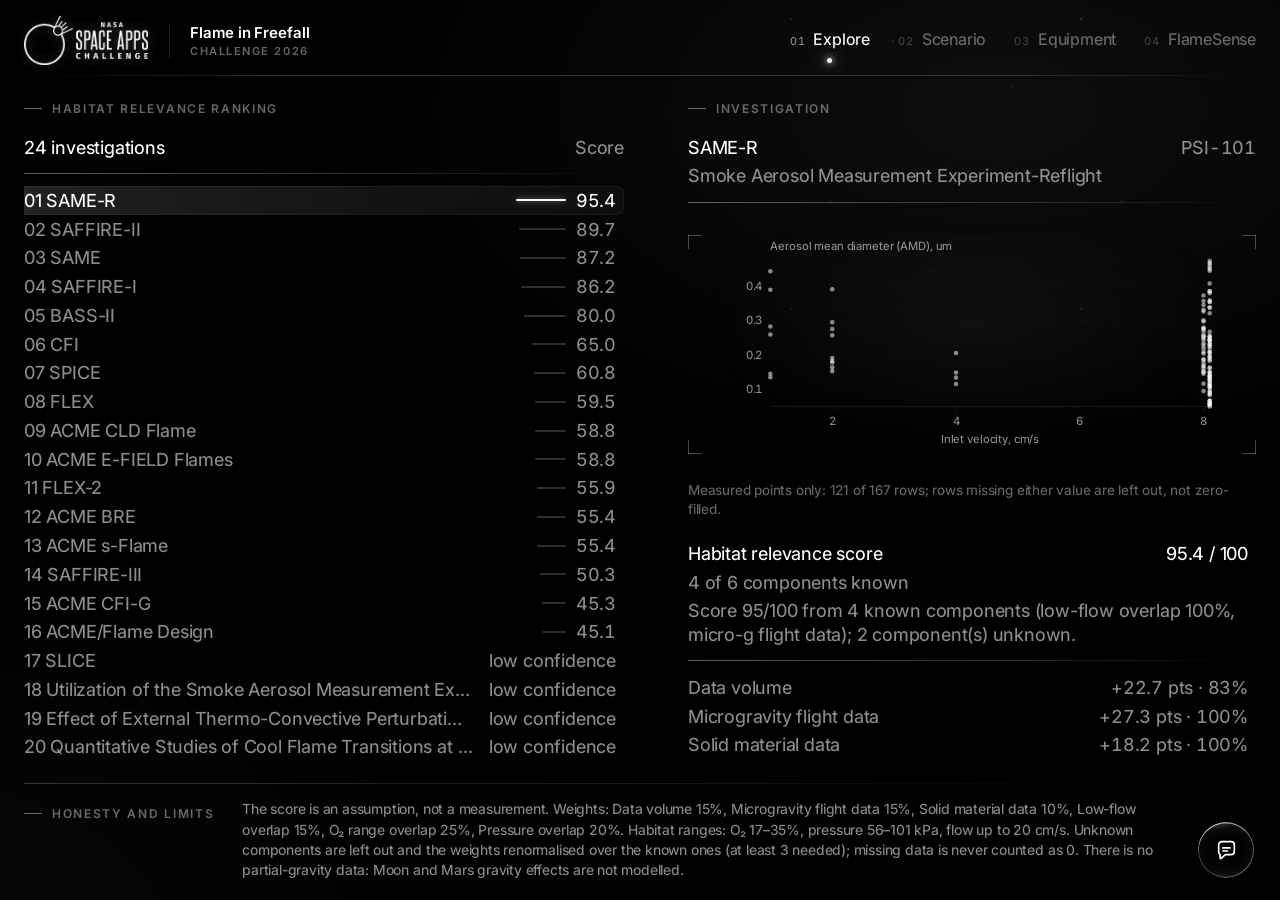
==== commit 8d463784: "Revert "Merge pull request #11 from sametozantopcu/dev" This reverts commit 14bce14cfa73a5df403302bd" ====
--- a/app/index.html
+++ b/app/index.html
@@ -19,7 +19,6 @@
       <!-- NASA Space Apps Challenge logosu; Halo için açık ışık rengine (#f5f5f7) çevrildi (bkz. README.md). -->
       <img class="logo" src="assets/logo.png" alt="NASA Space Apps Challenge" width="580" height="227">
       <span class="title"><span class="name" id="brand-name"></span><span class="sub" id="brand-sub"></span></span>
-      <span class="team" id="brand-team"></span>
     </div>
     <nav class="nav" id="nav"></nav>
   </header>
--- a/app/ui/theme.css
+++ b/app/ui/theme.css
@@ -123,10 +123,6 @@
   border-left: 1px solid var(--hairline); font-size: 15px; line-height: 19px;
 }
 .brand .name { font-weight: 600; letter-spacing: -0.005em; }
-.brand .team {
-  display: flex; align-items: center; min-height: 35px; padding-left: clamp(14px, 1.6vw, 22px);
-  border-left: 1px solid var(--hairline); font-size: 15px; line-height: 19px; font-weight: 600; letter-spacing: -0.005em;
-}
 .brand .sub { font-size: 11px; line-height: 14px; font-weight: 600; letter-spacing: 0.14em; text-transform: uppercase; color: var(--ink-faint); }
 
 /* Bölümler: sekme çubuğu yok. Seçili olan ink ve altında ışıklı nokta; diğerleri ink-faint. */
@@ -489,7 +485,6 @@
 }
 @media (max-width: 640px) {
   .brand .sub { display: none; }
-  .brand .team { display: none; }
   .nav { gap: 0 22px; }
   .nav a .n { display: none; }
   .chat { right: 8px; left: 8px; bottom: 8px; width: auto; max-height: 72vh; transform: translateY(16px) scale(0.96); }
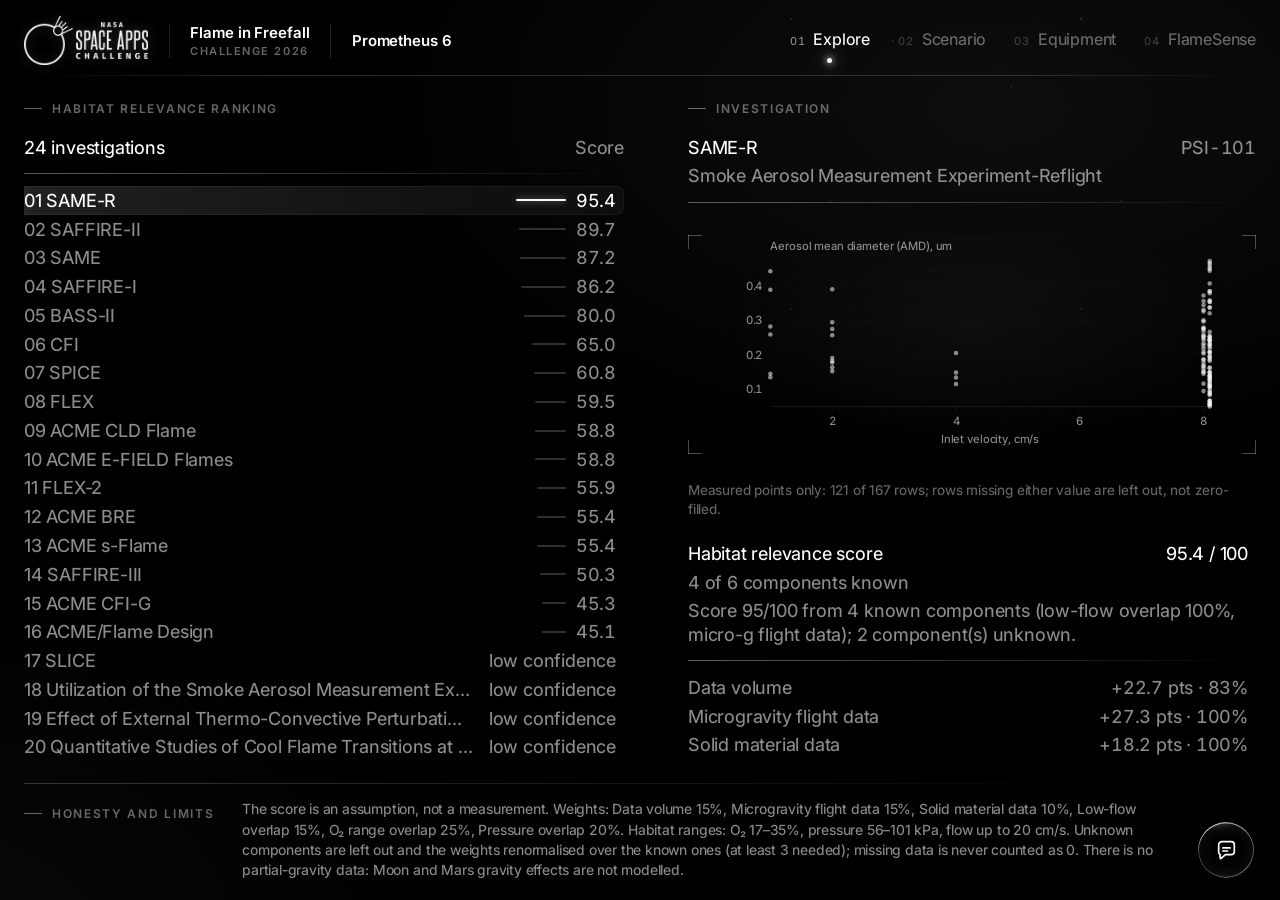
==== commit c99b0f6a: "Reapply "Merge pull request #11 from sametozantopcu/dev" This reverts commit 8d46378456ff73908103b6e" ====
--- a/app/index.html
+++ b/app/index.html
@@ -19,6 +19,7 @@
       <!-- NASA Space Apps Challenge logosu; Halo için açık ışık rengine (#f5f5f7) çevrildi (bkz. README.md). -->
       <img class="logo" src="assets/logo.png" alt="NASA Space Apps Challenge" width="580" height="227">
       <span class="title"><span class="name" id="brand-name"></span><span class="sub" id="brand-sub"></span></span>
+      <span class="team" id="brand-team"></span>
     </div>
     <nav class="nav" id="nav"></nav>
   </header>
--- a/app/ui/theme.css
+++ b/app/ui/theme.css
@@ -123,6 +123,10 @@
   border-left: 1px solid var(--hairline); font-size: 15px; line-height: 19px;
 }
 .brand .name { font-weight: 600; letter-spacing: -0.005em; }
+.brand .team {
+  display: flex; align-items: center; min-height: 35px; padding-left: clamp(14px, 1.6vw, 22px);
+  border-left: 1px solid var(--hairline); font-size: 15px; line-height: 19px; font-weight: 600; letter-spacing: -0.005em;
+}
 .brand .sub { font-size: 11px; line-height: 14px; font-weight: 600; letter-spacing: 0.14em; text-transform: uppercase; color: var(--ink-faint); }
 
 /* Bölümler: sekme çubuğu yok. Seçili olan ink ve altında ışıklı nokta; diğerleri ink-faint. */
@@ -485,6 +489,7 @@
 }
 @media (max-width: 640px) {
   .brand .sub { display: none; }
+  .brand .team { display: none; }
   .nav { gap: 0 22px; }
   .nav a .n { display: none; }
   .chat { right: 8px; left: 8px; bottom: 8px; width: auto; max-height: 72vh; transform: translateY(16px) scale(0.96); }
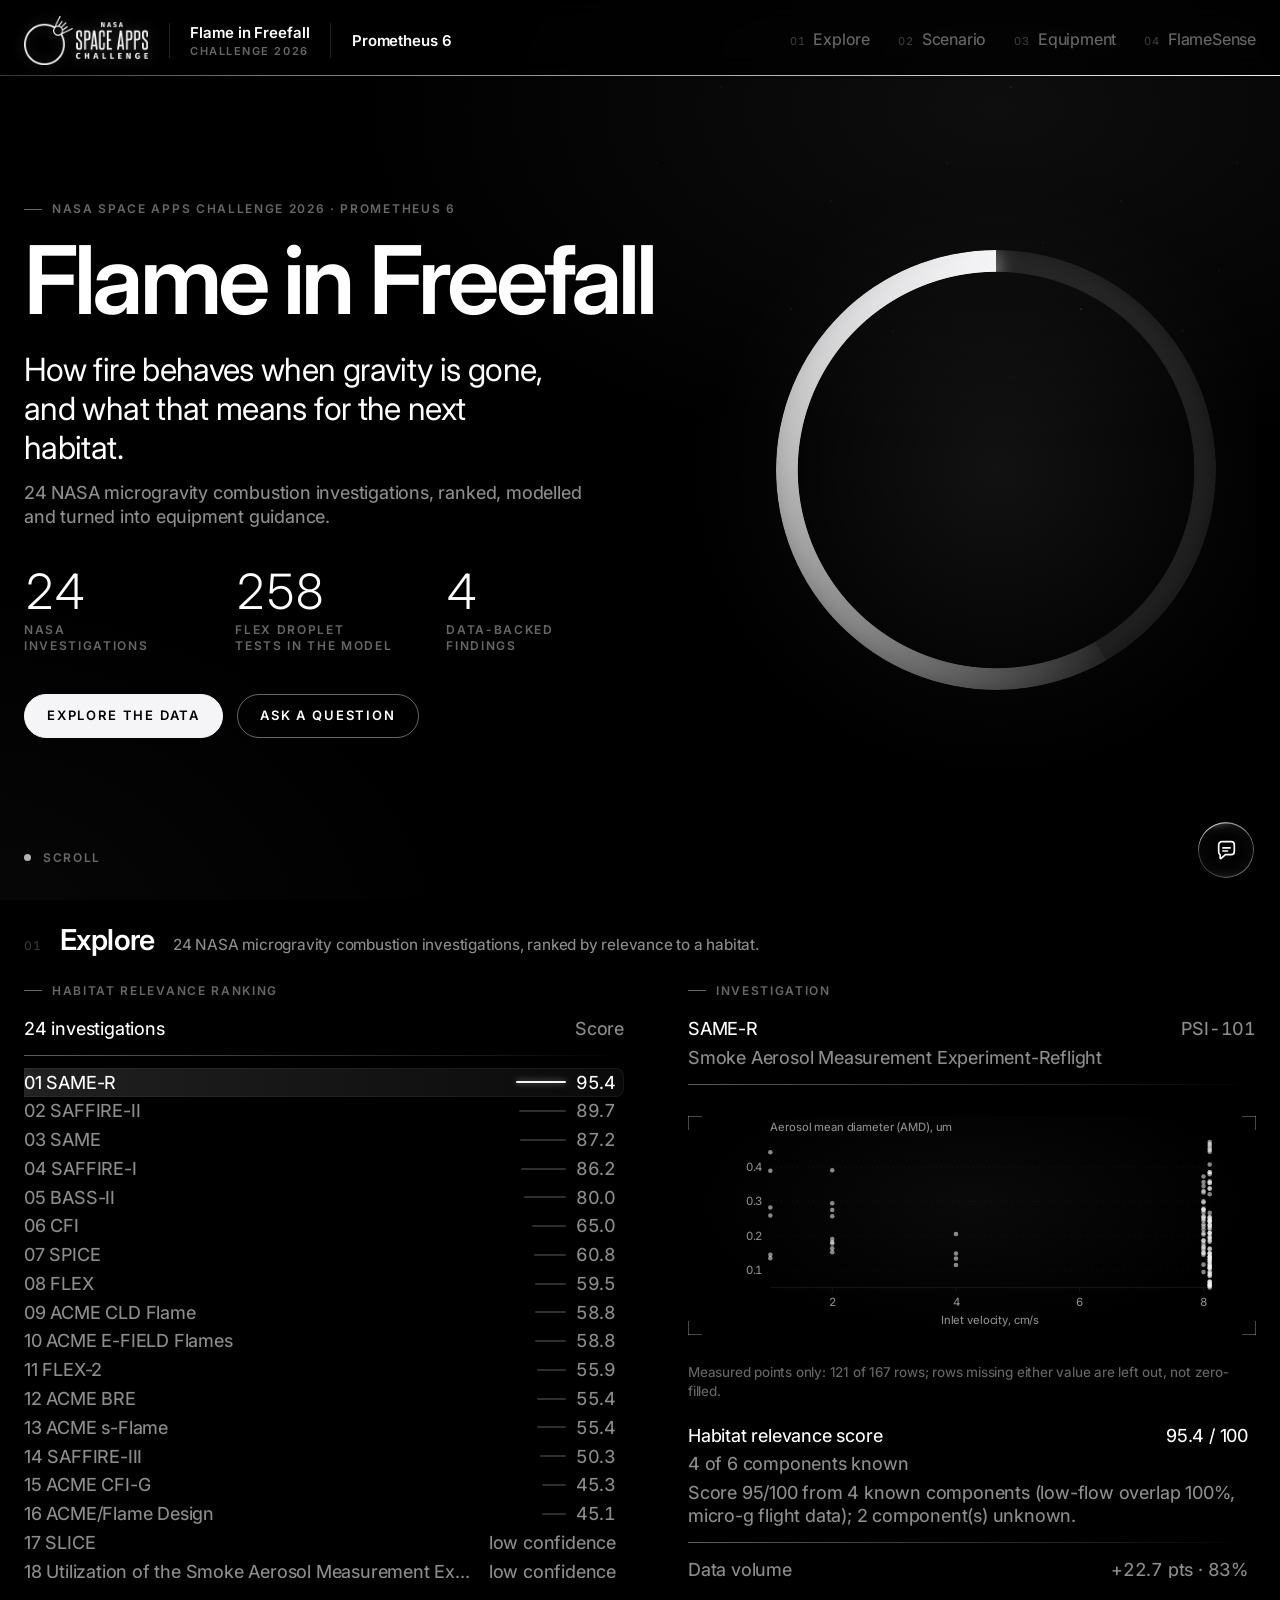
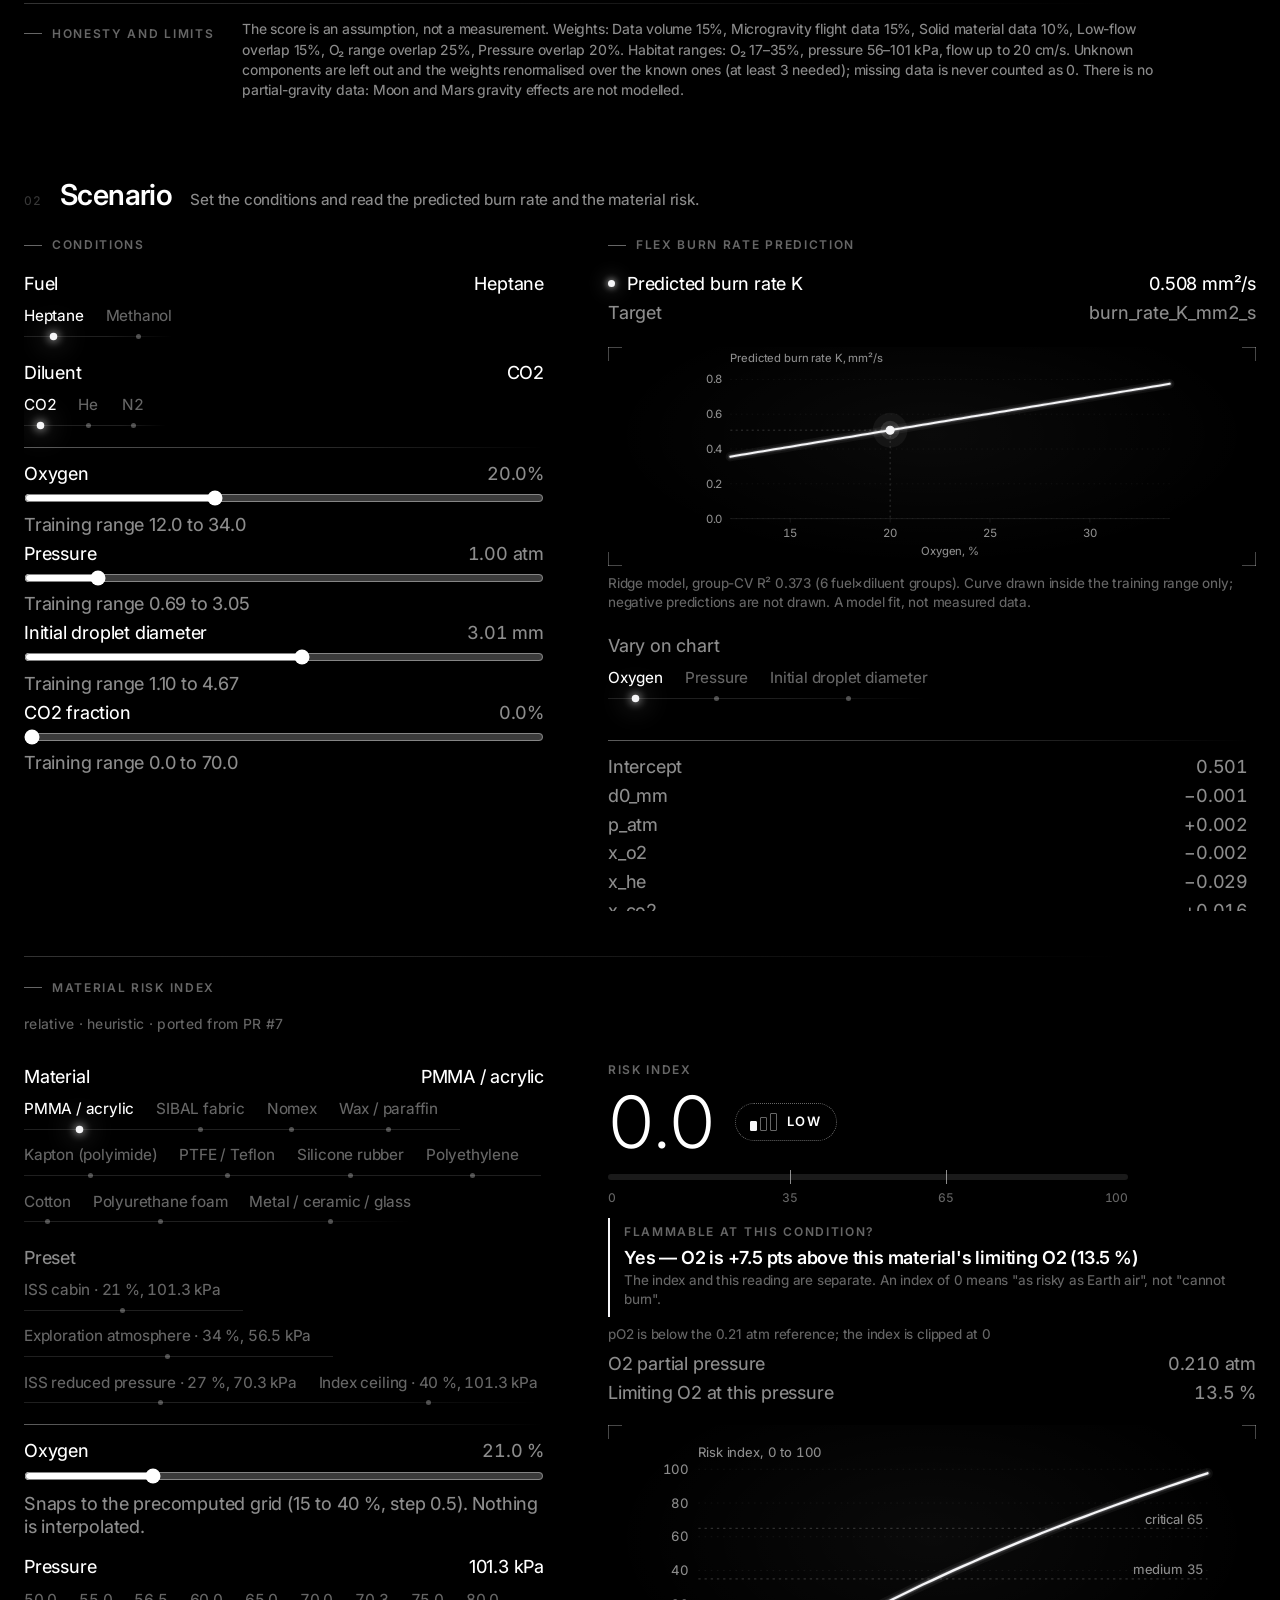
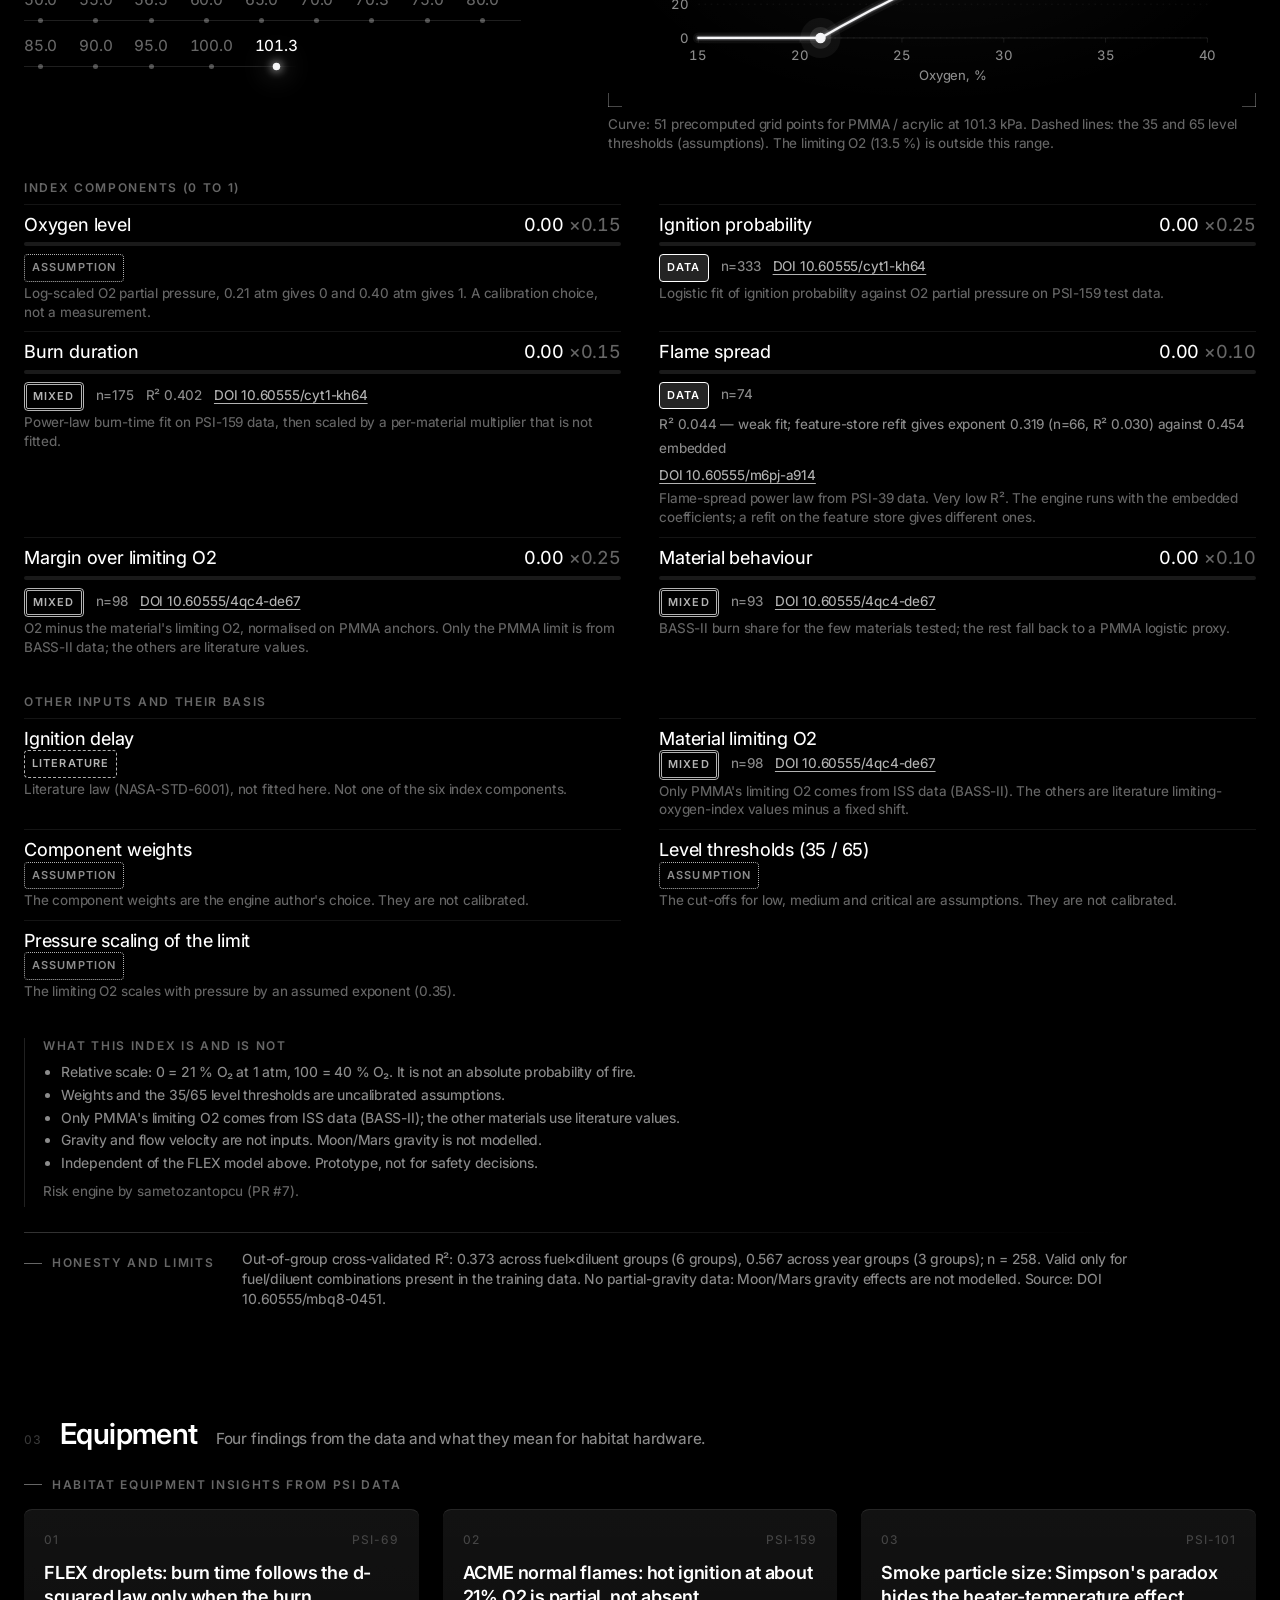
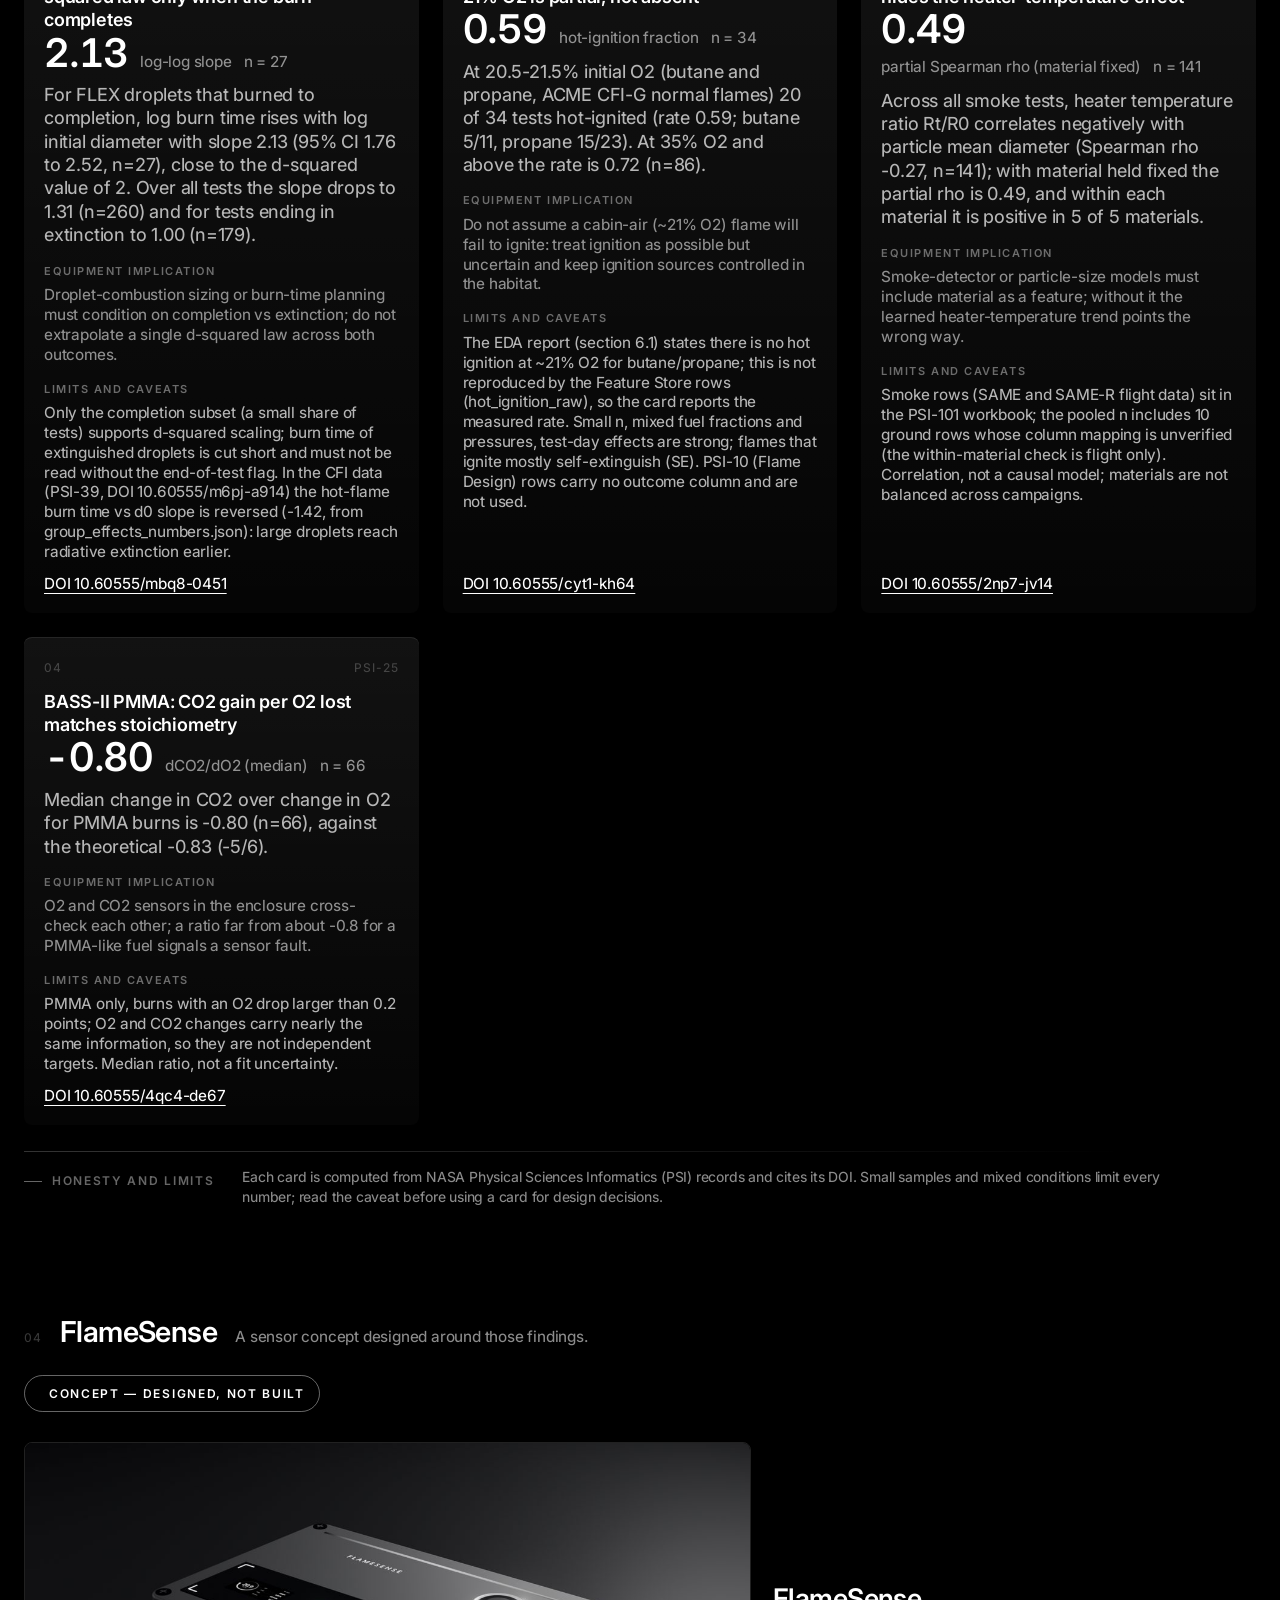
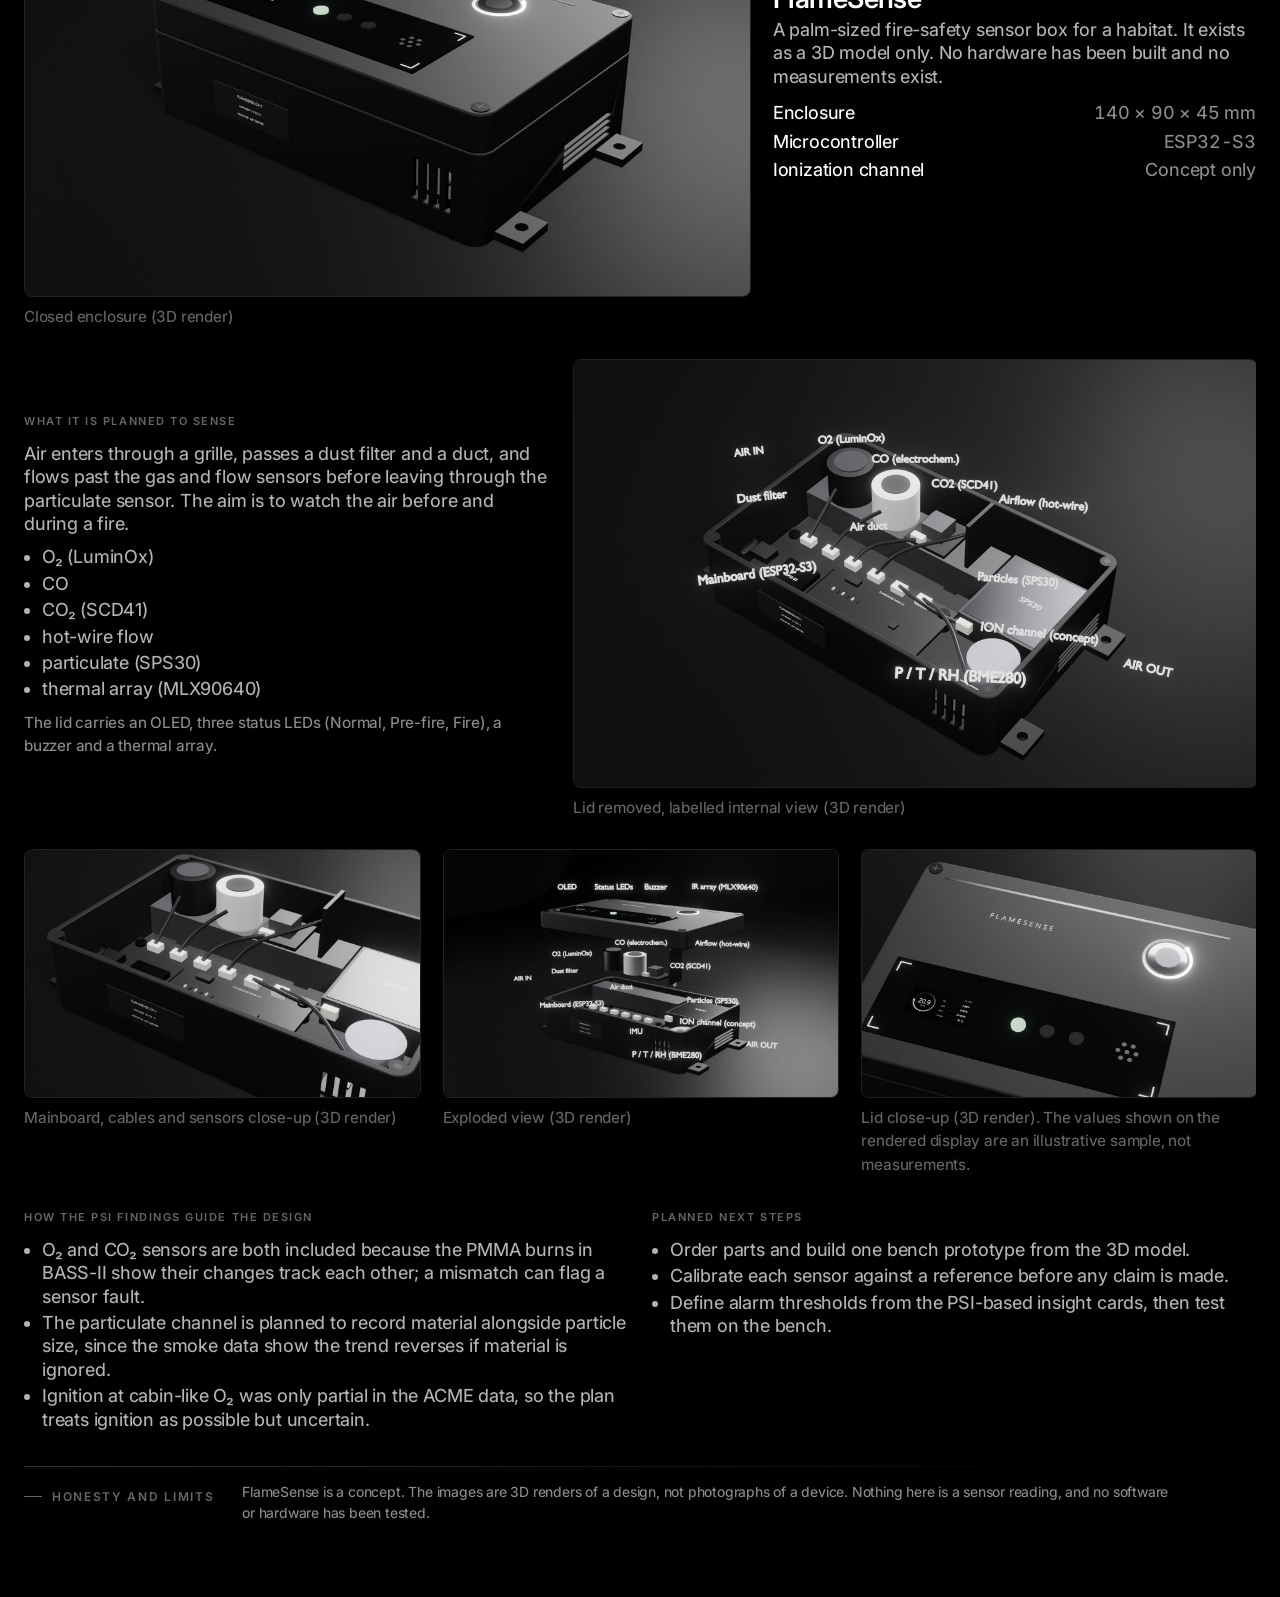
==== commit b802199f: "feat(app): single-page scroll layout with hero, section nav and reveal motion (LP0-LP5) The four has" ====
--- a/app/index.html
+++ b/app/index.html
@@ -5,6 +5,8 @@
 <meta name="viewport" content="width=device-width, initial-scale=1">
 <meta name="color-scheme" content="dark">
 <title>Flame in Freefall</title>
+<!-- Hareket yalnızca JS çalışıyorsa gizli başlangıç durumunu kullanır (theme.css içinde .js öneki). -->
+<script>document.documentElement.classList.add('js');</script>
 <link rel="icon" type="image/png" href="assets/favicon.png">
 <!-- Inter yüklenemezse (çevrimdışı) sistem yazı tipine düşer; düzen bozulmaz. -->
 <link rel="preconnect" href="https://fonts.googleapis.com">
@@ -13,17 +15,59 @@
 <link rel="stylesheet" href="ui/theme.css">
 </head>
 <body>
+<a class="skip" href="#main">Skip to content</a>
 <div class="app">
   <header class="top">
-    <div class="brand">
+    <a class="brand" href="#top" aria-label="Flame in Freefall, back to top">
       <!-- NASA Space Apps Challenge logosu; Halo için açık ışık rengine (#f5f5f7) çevrildi (bkz. README.md). -->
       <img class="logo" src="assets/logo.png" alt="NASA Space Apps Challenge" width="580" height="227">
-      <span class="title"><span class="name" id="brand-name"></span><span class="sub" id="brand-sub"></span></span>
-      <span class="team" id="brand-team"></span>
-    </div>
-    <nav class="nav" id="nav"></nav>
+      <span class="title"><span class="name" id="brand-name">Flame in Freefall</span><span class="sub" id="brand-sub">Challenge 2026</span></span>
+      <span class="team" id="brand-team">Prometheus 6</span>
+    </a>
+    <nav class="nav" id="nav" aria-label="Sections"></nav>
   </header>
-  <main id="view" style="display: contents"></main>
+
+  <!-- Tek sayfa: önce karşılama, sonra dört bölüm. Görünümler (views/*.js) kendi bölümündeki .view içine çizilir. -->
+  <main id="main" tabindex="-1">
+    <section id="top" class="hero" aria-labelledby="hero-title" tabindex="-1">
+      <div class="hero-text">
+        <div class="eyebrow" data-reveal style="--i:0" data-t="hero.eyebrow">NASA Space Apps Challenge 2026 · Prometheus 6</div>
+        <h1 id="hero-title" data-reveal style="--i:1" data-t="hero.title">Flame in Freefall</h1>
+        <p class="hero-lead" data-reveal style="--i:2" data-t="hero.lead">How fire behaves when gravity is gone, and what that means for the next habitat.</p>
+        <p class="hero-sub" data-reveal style="--i:3" data-t="hero.sub">24 NASA microgravity combustion investigations, ranked, modelled and turned into equipment guidance.</p>
+        <div class="hero-stats" id="hero-stats" data-reveal style="--i:4"></div>
+        <div class="hero-cta" data-reveal style="--i:5">
+          <a class="cta primary" href="#explore" data-t="hero.cta_explore">Explore the data</a>
+          <button type="button" class="cta" id="hero-ask" data-t="hero.cta_ask" hidden>Ask a question</button>
+        </div>
+      </div>
+      <div class="hero-orb" aria-hidden="true">
+        <div class="ring-wrap"><div class="halo"></div><div class="arc glow" style="--s:150deg"></div><div class="arc" style="--s:150deg"></div></div>
+      </div>
+      <a class="hero-cue" href="#explore"><i class="dot" aria-hidden="true"></i><span data-t="hero.cue">Scroll</span></a>
+    </section>
+
+    <section id="explore" class="sec panel" data-view="kesif" aria-labelledby="h-explore" tabindex="-1">
+      <header class="sec-head" data-reveal><span class="sec-n" aria-hidden="true">01</span><h2 id="h-explore" data-t="nav.kesif">Explore</h2><p data-t="sec.kesif">24 NASA microgravity combustion investigations, ranked by relevance to a habitat.</p></header>
+      <div class="view" data-reveal data-enter></div>
+    </section>
+
+    <section id="scenario" class="sec" data-view="senaryo" aria-labelledby="h-scenario" tabindex="-1">
+      <header class="sec-head" data-reveal><span class="sec-n" aria-hidden="true">02</span><h2 id="h-scenario" data-t="nav.senaryo">Scenario</h2><p data-t="sec.senaryo">Set the conditions and read the predicted burn rate and the material risk.</p></header>
+      <div class="view" data-reveal data-enter></div>
+    </section>
+
+    <section id="equipment" class="sec" data-view="ekipman" aria-labelledby="h-equipment" tabindex="-1">
+      <header class="sec-head" data-reveal><span class="sec-n" aria-hidden="true">03</span><h2 id="h-equipment" data-t="nav.ekipman">Equipment</h2><p data-t="sec.ekipman">Four findings from the data and what they mean for habitat hardware.</p></header>
+      <div class="view"></div>
+    </section>
+
+    <section id="live" class="sec" data-view="canli" aria-labelledby="h-live" tabindex="-1">
+      <header class="sec-head" data-reveal><span class="sec-n" aria-hidden="true">04</span><h2 id="h-live" data-t="nav.canli">FlameSense</h2><p data-t="sec.canli">A sensor concept designed around those findings.</p></header>
+      <div class="view"></div>
+    </section>
+  </main>
+  <noscript><p class="noscript">The data sections need JavaScript to render.</p></noscript>
 </div>
 
 <!-- Sıra önemli: sabitler, metinler, çekirdek, arayüz, görünümler, giriş. -->
@@ -41,6 +85,7 @@
 <script src="views/canli.js"></script>
 <!-- ui/ask.js (S8) is optional and sets window.FF.mountAsk. -->
 <script src="ui/ask.js"></script>
+<script src="ui/motion.js"></script>
 <script src="app.js"></script>
 </body>
 </html>
--- a/app/ui/theme.css
+++ b/app/ui/theme.css
@@ -9,9 +9,11 @@
  *   - grafik plakası: köşe işaretleri; seçeneklerde ışıklı noktalı ray
  *   - giriş animasyonu yalnızca bölüm değişince oynar (.enter)
  *
- * Kaydırmasız düzen (masaüstü, genişlik >= 900px): sayfa tam ekran yüksekliğidir.
+ * Tek sayfa düzeni: karşılama (hero) ve dört bölüm yukarıdan aşağıya akar; üst bar yapışkandır.
+ * Masaüstünde (genişlik >= 900px) Explore ve FLEX birer ekran yüksekliğinde paneldir: grafikler kalan
+ * alanı doldurur (container query). Diğer bölümler doğal yükseklikte akar.
  * Yazı ve boşluklar ekran yüksekliğine (vh) göre ölçeklenir; 1000px yükseklikte Halo'nun
- * özgün ölçüleri (20/26, 17/22) çıkar. Grafikler kalan alanı doldurur (container query).
+ * özgün ölçüleri (20/26, 17/22) çıkar.
  */
 :root {
   --ground: #000000;
@@ -54,6 +56,7 @@
   --opacity-alt: 0.55;
   --opacity-halo-low: 0.55;
   --ease: cubic-bezier(0.2, 0.7, 0.2, 1);
+  --top-h: 84px; /* üst bar yüksekliği; app.js ölçüp günceller */
 }
 
 html, body { margin: 0; }
@@ -82,17 +85,13 @@
   opacity: 0.7;
 }
 
-/* Sayfa: üst bar, ekran, dürüstlük bandı. Masaüstünde tam ekran yüksekliği. */
+/* Sayfa: yapışkan üst bar, altında karşılama ve bölümler. */
 .app {
   position: relative; z-index: 1;
   box-sizing: border-box;
-  height: 100vh; height: 100dvh;
   max-width: 1600px;
   margin: 0 auto;
-  padding: clamp(10px, 1.8vh, 20px) var(--space-gutter) clamp(12px, 2.2vh, 26px);
-  display: flex;
-  flex-direction: column;
-  gap: var(--gap-main);
+  padding: 0 var(--space-gutter) clamp(12px, 2.2vh, 26px);
   color: var(--ink);
   font: 450 var(--fs)/var(--lh) var(--font-sans);
   letter-spacing: -0.011em;
@@ -106,17 +105,20 @@
 
 /* Üst bar: solda marka, sağda bölümler; altında uçlara doğru solan çizgi. */
 .top {
-  position: relative; flex: none;
+  position: sticky; top: 0; z-index: 20;
   display: flex; flex-wrap: wrap; align-items: center; justify-content: space-between;
   gap: 8px var(--space-gutter);
-  padding-bottom: clamp(6px, 1.2vh, 14px);
+  margin: 0 calc(-1 * var(--space-gutter));
+  padding: clamp(10px, 1.8vh, 20px) var(--space-gutter) clamp(6px, 1.2vh, 14px);
+  background: rgba(0, 0, 0, 0.72);
+  -webkit-backdrop-filter: blur(12px); backdrop-filter: blur(12px);
 }
 .top::after {
   content: ""; position: absolute; left: 0; right: 0; bottom: 0; height: 1px;
   background: linear-gradient(90deg, transparent, rgba(255, 255, 255, 0.16) 20%, rgba(255, 255, 255, 0.16) 80%, transparent);
 }
 /* Marka: NASA Space Apps Challenge logosu (açık ışık rengine çevrilmiş), ince çizgi, proje adı. */
-.brand { display: flex; align-items: center; gap: clamp(14px, 1.6vw, 22px); }
+.brand { display: flex; align-items: center; gap: clamp(14px, 1.6vw, 22px); color: inherit; text-decoration: none; }
 .brand .logo { display: block; height: clamp(34px, 5.4vh, 54px); width: auto; flex: none; filter: drop-shadow(0 0 6px rgba(255, 255, 255, 0.22)); }
 .brand .title {
   display: flex; flex-direction: column; gap: 2px; padding-left: clamp(14px, 1.6vw, 22px);
@@ -134,14 +136,73 @@
 .nav a { position: relative; display: inline-flex; gap: 8px; align-items: baseline; padding: clamp(6px, 1.1vh, 11px) 0; color: var(--ink-faint); text-decoration: none; transition: color 0.2s; }
 .nav a .n { font-size: 11px; letter-spacing: 0.08em; color: var(--ink-ghost); transition: color 0.2s; }
 .nav a:hover { color: var(--ink-soft); }
-.nav a[aria-current="page"] { color: var(--ink); }
-.nav a[aria-current="page"] .n { color: var(--ink-muted); }
+.nav a[aria-current] { color: var(--ink); }
+.nav a[aria-current] .n { color: var(--ink-muted); }
 .nav a::after {
   content: ""; position: absolute; left: 50%; bottom: -1px; width: 5px; height: 5px; margin-left: -2.5px;
   border-radius: 50%; background: var(--light); box-shadow: var(--glow);
   opacity: 0; transform: scale(0.4); transition: opacity 0.25s, transform 0.25s var(--ease);
 }
-.nav a[aria-current="page"]::after { opacity: 1; transform: none; }
+.nav a[aria-current]::after { opacity: 1; transform: none; }
+
+/* ---- Tek sayfa: atlama bağlantısı, bölümler, karşılama ---- */
+.skip { position: absolute; left: 16px; top: -60px; z-index: 40; padding: 10px 16px; border-radius: var(--radius-row); background: var(--light); color: var(--ground); font: 600 14px/20px var(--font-sans); text-decoration: none; }
+.skip:focus { top: 12px; }
+main { display: block; overflow-x: clip; }
+main section { scroll-margin-top: var(--top-h); outline: none; }
+main:focus { outline: none; }
+.noscript { color: var(--ink-muted); }
+
+/* Bölüm: başlık satırı (numara, ad, tek cümle) ve görünümün çizildiği kutu. */
+.sec { box-sizing: border-box; display: flex; flex-direction: column; gap: var(--gap-main); padding: clamp(28px, 6vh, 72px) 0; }
+.sec-head { flex: none; display: flex; flex-wrap: wrap; align-items: baseline; gap: 4px 18px; }
+.sec-head h2 { margin: 0; font-size: clamp(22px, 3.2vh, 32px); line-height: 1.15; font-weight: 600; letter-spacing: -0.02em; }
+.sec-head .sec-n { font-size: 12px; letter-spacing: 0.08em; color: var(--ink-ghost); font-variant-numeric: tabular-nums; }
+.sec-head p { margin: 0; color: var(--ink-muted); font-size: var(--fs-label); line-height: var(--lh-label); }
+.view { display: flex; flex-direction: column; gap: var(--gap-main); min-width: 0; }
+@media (min-width: 900px) {
+  /* Panel: bir ekran yüksekliği; içindeki grafik kalan alanı doldurur, liste kendi içinde kayar. */
+  .sec.panel { height: calc(100vh - var(--top-h)); height: calc(100dvh - var(--top-h)); min-height: 600px; padding: clamp(14px, 2.6vh, 30px) 0; }
+  .sec.panel > .view { flex: 1 1 auto; min-height: 0; }
+}
+
+/* Karşılama: solda metin, sağda tek ışıklı öğe (halka). */
+.hero {
+  position: relative; box-sizing: border-box;
+  min-height: calc(100vh - var(--top-h)); min-height: calc(100dvh - var(--top-h));
+  display: grid; grid-template-columns: minmax(0, 1.25fr) minmax(0, 1fr); align-items: center;
+  gap: clamp(24px, 5vw, 80px); padding: clamp(32px, 7vh, 88px) 0 clamp(64px, 11vh, 120px);
+}
+.hero-text { min-width: 0; }
+.hero h1 { margin: 0; font-size: clamp(40px, 7.4vw, 104px); line-height: 0.98; font-weight: 600; letter-spacing: -0.04em; }
+.hero-lead { margin: clamp(16px, 2.6vh, 28px) 0 0; max-width: 26ch; font-size: clamp(20px, 2.5vw, 34px); line-height: 1.22; font-weight: 400; letter-spacing: -0.02em; color: var(--ink); }
+.hero-sub { margin: clamp(10px, 1.6vh, 18px) 0 0; max-width: 52ch; color: var(--ink-muted); }
+.hero-stats { display: flex; flex-wrap: wrap; gap: 18px clamp(28px, 4vw, 64px); margin-top: clamp(24px, 4.4vh, 48px); }
+.hero-stats[hidden] { display: none; }
+.cta[hidden] { display: none; }
+.hero-stat { display: flex; flex-direction: column; gap: 6px; min-width: 0; }
+.hero-num { font-size: clamp(34px, 5.4vh, 56px); line-height: 1; font-weight: 300; letter-spacing: -0.03em; font-variant-numeric: tabular-nums; }
+.hero-lab { max-width: 20ch; font-size: 12px; line-height: 16px; font-weight: 600; letter-spacing: 0.14em; text-transform: uppercase; color: var(--ink-faint); }
+.hero-cta { display: flex; flex-wrap: wrap; gap: 12px 14px; margin-top: clamp(24px, 4.4vh, 48px); }
+.cta {
+  display: inline-flex; align-items: center; min-height: var(--size-touch); box-sizing: border-box; padding: 0 22px;
+  border: 1px solid var(--rule); border-radius: 999px; color: var(--ink); text-decoration: none;
+  font-size: 13px; font-weight: 600; letter-spacing: 0.14em; text-transform: uppercase;
+  transition: background 0.2s, border-color 0.2s, box-shadow 0.3s, transform 0.3s var(--ease);
+}
+.cta:hover { border-color: var(--ink); background: rgba(255, 255, 255, 0.06); transform: translateY(-1px); }
+.cta.primary { background: var(--light); border-color: var(--light); color: var(--ground); }
+.cta.primary:hover { background: var(--ink); box-shadow: var(--glow); }
+.cta:focus-visible { border-radius: 999px; }
+.hero-orb { justify-self: center; width: min(100%, 440px); display: grid; place-items: center; pointer-events: none; }
+.hero-orb .ring-wrap { width: min(100%, 52vh, 440px); }
+.hero-cue {
+  position: absolute; left: 0; bottom: clamp(18px, 3.4vh, 36px); display: inline-flex; align-items: center; gap: 12px;
+  color: var(--ink-faint); text-decoration: none; font-size: 12px; font-weight: 600; letter-spacing: 0.14em; text-transform: uppercase;
+  transition: color 0.2s;
+}
+.hero-cue:hover { color: var(--ink-soft); }
+.hero-cue .dot { display: inline-block; width: 7px; height: 7px; border-radius: 50%; background: var(--ink-soft); animation: beat 2.4s ease-in-out infinite; }
 
 /* Ekran: solda satırlar, sağda sahne. Kalan yüksekliği doldurur, taşmaz. */
 .cols { flex: 1 1 auto; min-height: 0; display: flex; gap: 0 clamp(40px, 5vw, 80px); align-items: stretch; }
@@ -470,9 +531,63 @@
 .chat-foot { flex: none; display: flex; justify-content: space-between; gap: 12px; padding: 0 8px; font-size: 10.5px; line-height: 14px; color: var(--ink-ghost); }
 
 /* Dar ekran (tablet dikey, telefon): tek sütun, normal kaydırma. Tek ekrana sığdırmak burada mümkün değil. */
+/* ---- Hareket (ui/motion.js): kaydırınca bir kez belirme. Gizli başlangıç yalnız JS varken ve
+ * kullanıcı hareket azaltma istemediyse geçerli; aksi halde içerik hemen görünür. ---- */
+@media (prefers-reduced-motion: no-preference) {
+  html { scroll-behavior: smooth; }
+  .js [data-reveal] { opacity: 0; transform: translateY(14px); }
+  .js [data-reveal].in {
+    opacity: 1; transform: none;
+    transition: opacity 0.6s var(--ease), transform 0.6s var(--ease);
+    transition-delay: calc(min(var(--i, 0), 5) * 90ms);
+  }
+  /* The two tall view boxes stay hidden until .in, then show instantly while their own .enter animation
+   * (children fade in from 0) plays: one smooth entrance, no visible-then-hidden flash. The box itself does not slide or fade. */
+  .js .view[data-enter][data-reveal] { transform: none; }
+  .js .view[data-enter][data-reveal].in { transition: none; }
+}
+/* Kaydırmaya bağlı süsler: ilerleme çizgisi ve halkanın hafif kayması. Desteklemeyen tarayıcıda yoktur. */
+@supports (animation-timeline: scroll()) {
+  @media (prefers-reduced-motion: no-preference) {
+    .top::before {
+      content: ""; position: absolute; left: 0; right: 0; bottom: 0; height: 1px; z-index: 1;
+      background: linear-gradient(90deg, rgba(255, 255, 255, 0.2), var(--light)); transform-origin: 0 50%;
+      animation: progress linear both; animation-timeline: scroll(root);
+    }
+    .hero-orb { animation: drift linear both; animation-timeline: scroll(root); animation-range: 0 100vh; }
+  }
+}
+/* Hover only where hovering exists (no sticky hover on touch). Brightness/opacity and a 1px lift; no new colour. */
+@media (hover: hover) {
+  .xs-card { transition: background 0.3s, border-color 0.3s, transform 0.3s var(--ease); }
+  .xs-card:hover { border-top-color: var(--rule); transform: translateY(-1px); }
+}
+@keyframes progress { from { transform: scaleX(0); } to { transform: scaleX(1); } }
+@keyframes drift { to { transform: translateY(40px); opacity: 0.35; } }
+
+/* Short desktop screens: tighten the hero so the content and the "Scroll" cue both fit on the first screen;
+ * where even that cannot fit, the cue is hidden. */
+@media (min-width: 900px) and (max-height: 820px) {
+  .hero { padding: 16px 0 52px; }
+  .hero-lead { margin-top: 14px; }
+  .hero-sub { margin-top: 8px; }
+  .hero-stats { margin-top: 18px; }
+  .hero-cta { margin-top: 18px; }
+  .hero-cue { bottom: 14px; }
+}
+@media (min-width: 900px) and (max-height: 640px) { .hero-cue { display: none; } }
+
 @media (max-width: 899px) {
   :root { --fs: 18px; --fs-label: 16px; --space-hair: 3px; --space-rule: 14px; --space-eyebrow: 16px; --gap-main: 32px; --size-hero: 300px; }
-  .app { height: auto; min-height: 100vh; padding: 16px 16px 28px; }
+  .app { padding: 0 16px 28px; }
+  .top { margin: 0 -16px; padding: 12px 16px 8px; }
+  .hero { grid-template-columns: 1fr; padding-top: 28px; }
+  /* Narrow screens: the ring is decorative, so it is dropped to keep the text and the primary CTA on the first screen. */
+  .hero-orb { display: none; }
+  .hero-stats { display: grid; grid-template-columns: repeat(3, minmax(0, 1fr)); gap: 12px; margin-top: 20px; }
+  .hero-num { font-size: 32px; }
+  .hero-lab { font-size: 11px; line-height: 14px; letter-spacing: 0.1em; }
+  .hero-cta { margin-top: 20px; }
   .cols { flex-direction: column; gap: 40px; }
   .cols > .list, .list.wide { min-width: 0; max-width: none; flex: none; }
   .stage { flex: none; }
@@ -490,7 +605,9 @@
 @media (max-width: 640px) {
   .brand .sub { display: none; }
   .brand .team { display: none; }
-  .nav { gap: 0 22px; }
+  .brand .logo { height: 30px; }
+  .nav { font-size: 14px; gap: 0 16px; }
+  .nav a { padding: 4px 0 8px; }
   .nav a .n { display: none; }
   .chat { right: 8px; left: 8px; bottom: 8px; width: auto; max-height: 72vh; transform: translateY(16px) scale(0.96); }
   body.chat-open .chat { transform: none; }
@@ -505,4 +622,7 @@
   .chat, body.chat-open .chat, .chat-fab { transition: none; }
   .chart .pulse { display: none; }
   .enter .list, .enter .stage, .enter .note, .enter .draw, .enter .ring-wrap .arc { animation: none; }
-}
+  .hero-cue .dot { animation: none; }
+  .cta { transition: none; }
+  .xs-card { transition: none; }
+}
